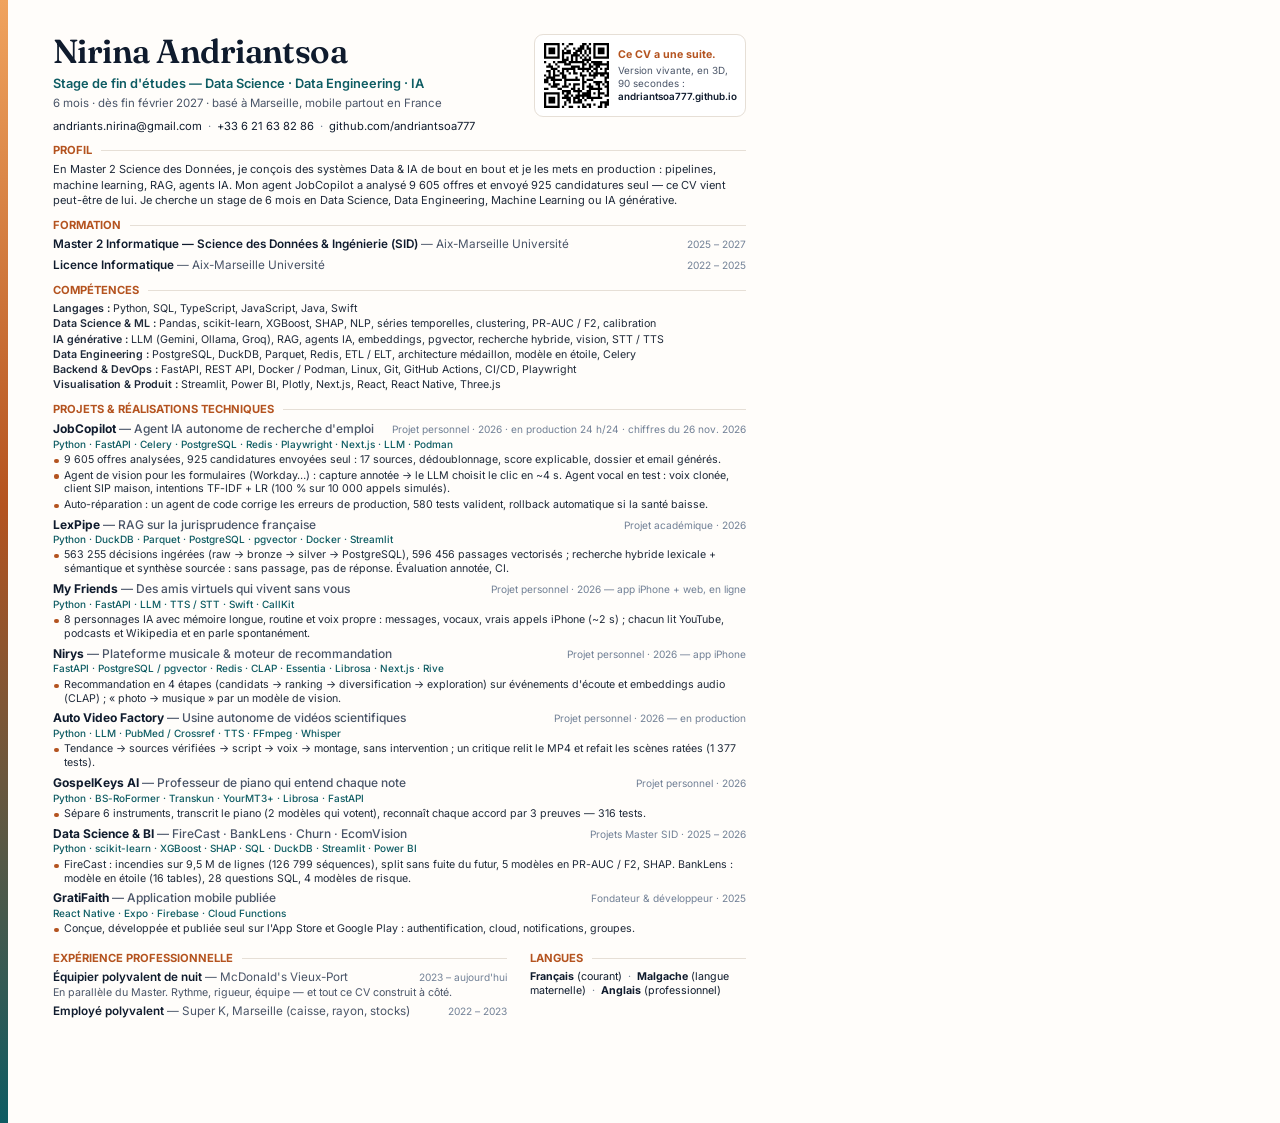
==== cv.html @ 80d26b1b "Première publication : site 3D + CV ATS" ====
<!doctype html>
<html lang="fr">
<head>
<meta charset="utf-8">
<title>CV — Nirina Andriantsoa — Stage Data Science / Data Engineering / IA</title>
<meta name="author" content="Nirina Andriantsoa">
<meta name="keywords" content="Data Scientist, Data Engineer, Machine Learning, IA, Python, SQL, RAG, LLM, Stage de fin d'études">
<link rel="preconnect" href="https://fonts.googleapis.com">
<link rel="preconnect" href="https://fonts.gstatic.com" crossorigin>
<link href="https://fonts.googleapis.com/css2?family=Fraunces:opsz,wght@9..144,500;9..144,600&family=Inter:wght@400;500;600;700&display=swap" rel="stylesheet">
<style>
  /* Règles ATS : une seule colonne, vrai texte, titres de section standards, aucune info clé dans une image,
     pas de tableau, ligatures désactivées (sinon « fi » devient un glyphe illisible pour certains parseurs). */
  @page { size: A4; margin: 0; }
  :root { --ink:#0f1b2d; --soft:#4a5568; --mute:#718096; --accent:#b4531f; --accent2:#0e5c63; --line:#e6dfd6; --paper:#fffdfa; }
  * { box-sizing: border-box; margin: 0; padding: 0; }
  html, body { background: var(--paper); }
  body { font-family: Inter, "Helvetica Neue", Arial, sans-serif; color: var(--ink); font-size: 8pt; line-height: 1.3;
         font-variant-ligatures: none; font-feature-settings: "liga" 0, "clig" 0, "calt" 0; -webkit-print-color-adjust: exact; print-color-adjust: exact; }
  .page { width: 210mm; min-height: 297mm; padding: 9mm 12.5mm 6mm 14mm; position: relative; overflow: hidden; }
  .page::before { content: ""; position: absolute; left: 0; top: 0; bottom: 0; width: 2.2mm; background: linear-gradient(180deg, #f0a35e, var(--accent) 45%, var(--accent2)); }
  header { display: flex; justify-content: space-between; align-items: flex-start; gap: 6mm; }
  h1 { font-family: Fraunces, Georgia, serif; font-weight: 600; font-size: 25pt; line-height: 1; letter-spacing: -0.4pt; }
  .role { margin-top: 2.2mm; font-weight: 600; font-size: 9.6pt; color: var(--accent2); }
  .avail { margin-top: 1mm; font-size: 8.6pt; color: var(--soft); }
  .contact { margin-top: 2mm; font-size: 8.4pt; color: var(--ink); }
  .contact span { white-space: nowrap; }
  .contact span + span::before { content: "·"; margin: 0 1.6mm; color: var(--mute); }
  .live { flex: 0 0 auto; display: flex; gap: 2.6mm; align-items: center; border: 0.3mm solid var(--line); border-radius: 2.4mm; padding: 2.2mm 2.6mm; background: #fff; }
  .live img { width: 17mm; height: 17mm; display: block; }
  .live p { width: 31mm; font-size: 7.4pt; line-height: 1.3; color: var(--soft); }
  .live b { display: block; color: var(--accent); font-size: 8pt; margin-bottom: 0.6mm; }
  .live a { color: var(--ink); text-decoration: none; font-weight: 600; }
  .summary { margin-top: 0; font-size: 8.3pt; line-height: 1.38; color: #1f2a3a; }
  h2 { margin: 2.7mm 0 1.2mm; font-size: 8.4pt; letter-spacing: 0; text-transform: uppercase; color: var(--accent); font-weight: 700;
       display: flex; align-items: center; gap: 2.4mm; }
  h2::after { content: ""; flex: 1; height: 0.25mm; background: var(--line); }
  .skills p { margin-top: 0.35mm; }
  .skills p b { font-weight: 600; }
  .skills p { color: #1f2a3a; }
  .proj { margin-bottom: 1.3mm; break-inside: avoid; }
  .proj-head { display: flex; justify-content: space-between; gap: 4mm; align-items: baseline; }
  .proj h3 { font-size: 9pt; font-weight: 700; }
  .proj h3 span { font-weight: 500; color: var(--soft); }
  .when { font-size: 7.6pt; color: var(--mute); white-space: nowrap; }
  .stack { font-size: 7.5pt; color: var(--accent2); font-weight: 500; margin: 0.3mm 0 0.6mm; }
  ul { list-style: none; }
  li { position: relative; padding-left: 3mm; margin-top: 0.4mm; color: #1f2a3a; }
  li::before { content: ""; position: absolute; left: 0.4mm; top: 1.55mm; width: 1.1mm; height: 1.1mm; border-radius: 50%; background: var(--accent); }
  .row { display: flex; justify-content: space-between; gap: 4mm; align-items: baseline; }
  .row h3 { font-size: 8.8pt; font-weight: 600; }
  .row h3 span { font-weight: 400; color: var(--soft); }
  .item { margin-bottom: 1.3mm; }
  .item p { color: var(--soft); }
  .bottom { display: grid; grid-template-columns: 2.1fr 1fr; gap: 6mm; }
  .langs span + span::before { content: "·"; margin: 0 1.6mm; color: var(--mute); }
  footer { margin-top: 2.6mm; font-size: 7pt; color: var(--mute); }
  a { color: inherit; }
</style>
</head>
<body>
<div class="page">
  <header>
    <div>
      <h1>Nirina Andriantsoa</h1>
      <p class="role">Stage de fin d&#39;études — Data Science · Data Engineering · IA</p>
      <p class="avail">6 mois · dès fin février 2027 · basé à Marseille, mobile partout en France</p>
      <p class="contact"><span>andriants.nirina@gmail.com</span><span>+33 6 21 63 82 86</span><span>github.com/andriantsoa777</span></p>
    </div>
    <div class="live">
      <img src="assets/qr.svg" alt="">
      <p><b>Ce CV a une suite.</b>Version vivante, en 3D, 90 secondes :<br><a href="https://andriantsoa777.github.io">andriantsoa777.github.io</a></p>
    </div>
  </header>

  <h2>Profil</h2>
  <p class="summary">En Master 2 Science des Données, je conçois des systèmes Data &amp; IA de bout en bout et je les mets en production : pipelines, machine learning, RAG, agents IA. Mon agent JobCopilot a analysé 9 605 offres et envoyé 925 candidatures seul — ce CV vient peut-être de lui. Je cherche un stage de 6 mois en Data Science, Data Engineering, Machine Learning ou IA générative.</p>

  <h2>Formation</h2>
  
  <div class="item row"><h3>Master 2 Informatique — Science des Données &amp; Ingénierie (SID) <span>— Aix-Marseille Université</span></h3><span class="when">2025 – 2027</span></div>
  
  <div class="item row"><h3>Licence Informatique <span>— Aix-Marseille Université</span></h3><span class="when">2022 – 2025</span></div>
  

  <h2>Compétences</h2>
  <div class="skills">
    <p><b>Langages :</b> Python, SQL, TypeScript, JavaScript, Java, Swift</p><p><b>Data Science &amp; ML :</b> Pandas, scikit-learn, XGBoost, SHAP, NLP, séries temporelles, clustering, PR-AUC / F2, calibration</p><p><b>IA générative :</b> LLM (Gemini, Ollama, Groq), RAG, agents IA, embeddings, pgvector, recherche hybride, vision, STT / TTS</p><p><b>Data Engineering :</b> PostgreSQL, DuckDB, Parquet, Redis, ETL / ELT, architecture médaillon, modèle en étoile, Celery</p><p><b>Backend &amp; DevOps :</b> FastAPI, REST API, Docker / Podman, Linux, Git, GitHub Actions, CI/CD, Playwright</p><p><b>Visualisation &amp; Produit :</b> Streamlit, Power BI, Plotly, Next.js, React, React Native, Three.js</p>
  </div>

  <h2>Projets &amp; réalisations techniques</h2>
  
  <div class="proj">
    <div class="proj-head"><h3>JobCopilot <span>— Agent IA autonome de recherche d&#39;emploi</span></h3><span class="when">Projet personnel · 2026 · en production 24 h/24 · chiffres du 26 nov. 2026</span></div>
    <p class="stack">Python · FastAPI · Celery · PostgreSQL · Redis · Playwright · Next.js · LLM · Podman</p>
    <ul><li>9 605 offres analysées, 925 candidatures envoyées seul : 17 sources, dédoublonnage, score explicable, dossier et email générés.</li><li>Agent de vision pour les formulaires (Workday…) : capture annotée → le LLM choisit le clic en ~4 s. Agent vocal en test : voix clonée, client SIP maison, intentions TF-IDF + LR (100 % sur 10 000 appels simulés).</li><li>Auto-réparation : un agent de code corrige les erreurs de production, 580 tests valident, rollback automatique si la santé baisse.</li></ul>
  </div>
  
  <div class="proj">
    <div class="proj-head"><h3>LexPipe <span>— RAG sur la jurisprudence française</span></h3><span class="when">Projet académique · 2026</span></div>
    <p class="stack">Python · DuckDB · Parquet · PostgreSQL · pgvector · Docker · Streamlit</p>
    <ul><li>563 255 décisions ingérées (raw → bronze → silver → PostgreSQL), 596 456 passages vectorisés ; recherche hybride lexicale + sémantique et synthèse sourcée : sans passage, pas de réponse. Évaluation annotée, CI.</li></ul>
  </div>
  
  <div class="proj">
    <div class="proj-head"><h3>My Friends <span>— Des amis virtuels qui vivent sans vous</span></h3><span class="when">Projet personnel · 2026 — app iPhone + web, en ligne</span></div>
    <p class="stack">Python · FastAPI · LLM · TTS / STT · Swift · CallKit</p>
    <ul><li>8 personnages IA avec mémoire longue, routine et voix propre : messages, vocaux, vrais appels iPhone (~2 s) ; chacun lit YouTube, podcasts et Wikipedia et en parle spontanément.</li></ul>
  </div>
  
  <div class="proj">
    <div class="proj-head"><h3>Nirys <span>— Plateforme musicale &amp; moteur de recommandation</span></h3><span class="when">Projet personnel · 2026 — app iPhone</span></div>
    <p class="stack">FastAPI · PostgreSQL / pgvector · Redis · CLAP · Essentia · Librosa · Next.js · Rive</p>
    <ul><li>Recommandation en 4 étapes (candidats → ranking → diversification → exploration) sur événements d&#39;écoute et embeddings audio (CLAP) ; « photo → musique » par un modèle de vision.</li></ul>
  </div>
  
  <div class="proj">
    <div class="proj-head"><h3>Auto Video Factory <span>— Usine autonome de vidéos scientifiques</span></h3><span class="when">Projet personnel · 2026 — en production</span></div>
    <p class="stack">Python · LLM · PubMed / Crossref · TTS · FFmpeg · Whisper</p>
    <ul><li>Tendance → sources vérifiées → script → voix → montage, sans intervention ; un critique relit le MP4 et refait les scènes ratées (1 377 tests).</li></ul>
  </div>
  
  <div class="proj">
    <div class="proj-head"><h3>GospelKeys AI <span>— Professeur de piano qui entend chaque note</span></h3><span class="when">Projet personnel · 2026</span></div>
    <p class="stack">Python · BS-RoFormer · Transkun · YourMT3+ · Librosa · FastAPI</p>
    <ul><li>Sépare 6 instruments, transcrit le piano (2 modèles qui votent), reconnaît chaque accord par 3 preuves — 316 tests.</li></ul>
  </div>
  
  <div class="proj">
    <div class="proj-head"><h3>Data Science &amp; BI <span>— FireCast · BankLens · Churn · EcomVision</span></h3><span class="when">Projets Master SID · 2025 – 2026</span></div>
    <p class="stack">Python · scikit-learn · XGBoost · SHAP · SQL · DuckDB · Streamlit · Power BI</p>
    <ul><li>FireCast : incendies sur 9,5 M de lignes (126 799 séquences), split sans fuite du futur, 5 modèles en PR-AUC / F2, SHAP. BankLens : modèle en étoile (16 tables), 28 questions SQL, 4 modèles de risque.</li></ul>
  </div>
  
  <div class="proj">
    <div class="proj-head"><h3>GratiFaith <span>— Application mobile publiée</span></h3><span class="when">Fondateur &amp; développeur · 2025</span></div>
    <p class="stack">React Native · Expo · Firebase · Cloud Functions</p>
    <ul><li>Conçue, développée et publiée seul sur l&#39;App Store et Google Play : authentification, cloud, notifications, groupes.</li></ul>
  </div>
  

  <div class="bottom">
    <div>
      <h2>Expérience professionnelle</h2>
      
      <div class="item"><div class="row"><h3>Équipier polyvalent de nuit <span>— McDonald&#39;s Vieux-Port</span></h3><span class="when">2023 – aujourd&#39;hui</span></div><p>En parallèle du Master. Rythme, rigueur, équipe — et tout ce CV construit à côté.</p></div>
      
      <div class="item"><div class="row"><h3>Employé polyvalent <span>— Super K, Marseille (caisse, rayon, stocks)</span></h3><span class="when">2022 – 2023</span></div></div>
      
    </div>
    <div>
      <h2>Langues</h2>
      <p class="langs"><span><b>Français</b> (courant)</span><span><b>Malgache</b> (langue maternelle)</span><span><b>Anglais</b> (professionnel)</span></p>
    </div>
  </div>
</div>
</body>
</html>
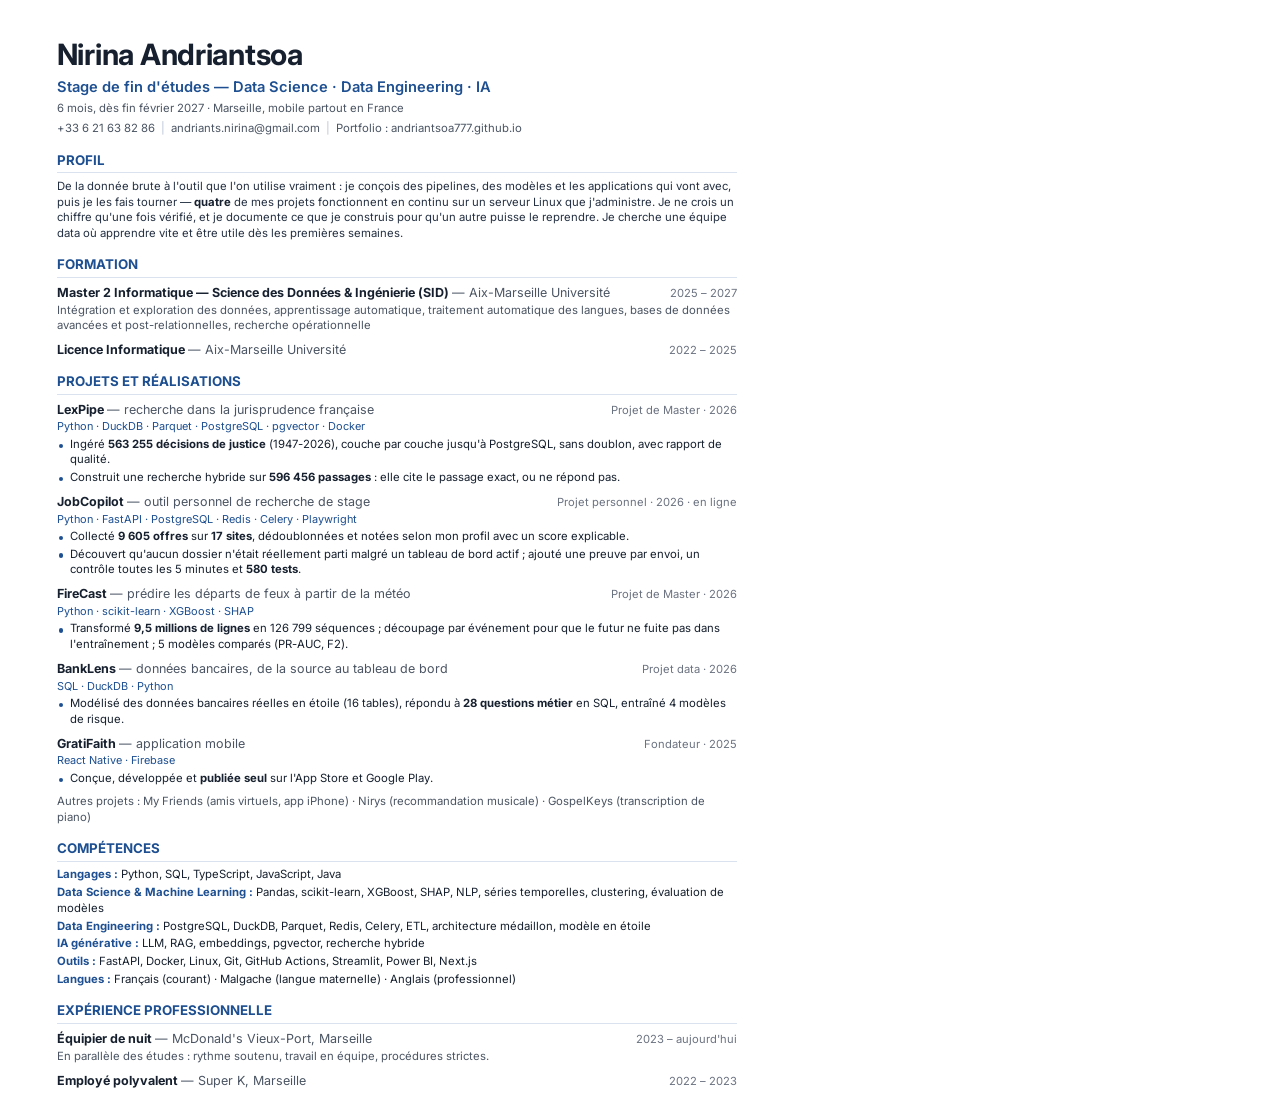
==== commit f9ab5100: "Refonte : une histoire, de la nuit au lever du jour" ====
--- a/cv.html
+++ b/cv.html
@@ -4,155 +4,114 @@
 <meta charset="utf-8">
 <title>CV — Nirina Andriantsoa — Stage Data Science / Data Engineering / IA</title>
 <meta name="author" content="Nirina Andriantsoa">
-<meta name="keywords" content="Data Scientist, Data Engineer, Machine Learning, IA, Python, SQL, RAG, LLM, Stage de fin d'études">
 <link rel="preconnect" href="https://fonts.googleapis.com">
 <link rel="preconnect" href="https://fonts.gstatic.com" crossorigin>
-<link href="https://fonts.googleapis.com/css2?family=Fraunces:opsz,wght@9..144,500;9..144,600&family=Inter:wght@400;500;600;700&display=swap" rel="stylesheet">
+<link href="https://fonts.googleapis.com/css2?family=Inter:wght@400;500;600;700&display=swap" rel="stylesheet">
 <style>
-  /* Règles ATS : une seule colonne, vrai texte, titres de section standards, aucune info clé dans une image,
-     pas de tableau, ligatures désactivées (sinon « fi » devient un glyphe illisible pour certains parseurs). */
+  /* ATS : une colonne, vrai texte, titres standards, ni ligatures ni lettres espacées.
+     Tazi : une page, une seule couleur (bleu = confiance), trois tailles de texte, du blanc, gras sur l'essentiel. */
   @page { size: A4; margin: 0; }
-  :root { --ink:#0f1b2d; --soft:#4a5568; --mute:#718096; --accent:#b4531f; --accent2:#0e5c63; --line:#e6dfd6; --paper:#fffdfa; }
+  :root { --ink:#16202e; --soft:#4b5563; --mute:#6b7280; --blue:#1d4f91; --line:#d9e2ee; }
   * { box-sizing: border-box; margin: 0; padding: 0; }
-  html, body { background: var(--paper); }
-  body { font-family: Inter, "Helvetica Neue", Arial, sans-serif; color: var(--ink); font-size: 8pt; line-height: 1.3;
+  body { font-family: Inter, Arial, sans-serif; color: var(--ink); font-size: 8.5pt; line-height: 1.38; background: #fff;
          font-variant-ligatures: none; font-feature-settings: "liga" 0, "clig" 0, "calt" 0; -webkit-print-color-adjust: exact; print-color-adjust: exact; }
-  .page { width: 210mm; min-height: 297mm; padding: 9mm 12.5mm 6mm 14mm; position: relative; overflow: hidden; }
-  .page::before { content: ""; position: absolute; left: 0; top: 0; bottom: 0; width: 2.2mm; background: linear-gradient(180deg, #f0a35e, var(--accent) 45%, var(--accent2)); }
-  header { display: flex; justify-content: space-between; align-items: flex-start; gap: 6mm; }
-  h1 { font-family: Fraunces, Georgia, serif; font-weight: 600; font-size: 25pt; line-height: 1; letter-spacing: -0.4pt; }
-  .role { margin-top: 2.2mm; font-weight: 600; font-size: 9.6pt; color: var(--accent2); }
-  .avail { margin-top: 1mm; font-size: 8.6pt; color: var(--soft); }
-  .contact { margin-top: 2mm; font-size: 8.4pt; color: var(--ink); }
-  .contact span { white-space: nowrap; }
-  .contact span + span::before { content: "·"; margin: 0 1.6mm; color: var(--mute); }
-  .live { flex: 0 0 auto; display: flex; gap: 2.6mm; align-items: center; border: 0.3mm solid var(--line); border-radius: 2.4mm; padding: 2.2mm 2.6mm; background: #fff; }
-  .live img { width: 17mm; height: 17mm; display: block; }
-  .live p { width: 31mm; font-size: 7.4pt; line-height: 1.3; color: var(--soft); }
-  .live b { display: block; color: var(--accent); font-size: 8pt; margin-bottom: 0.6mm; }
-  .live a { color: var(--ink); text-decoration: none; font-weight: 600; }
-  .summary { margin-top: 0; font-size: 8.3pt; line-height: 1.38; color: #1f2a3a; }
-  h2 { margin: 2.7mm 0 1.2mm; font-size: 8.4pt; letter-spacing: 0; text-transform: uppercase; color: var(--accent); font-weight: 700;
-       display: flex; align-items: center; gap: 2.4mm; }
-  h2::after { content: ""; flex: 1; height: 0.25mm; background: var(--line); }
-  .skills p { margin-top: 0.35mm; }
-  .skills p b { font-weight: 600; }
-  .skills p { color: #1f2a3a; }
-  .proj { margin-bottom: 1.3mm; break-inside: avoid; }
-  .proj-head { display: flex; justify-content: space-between; gap: 4mm; align-items: baseline; }
-  .proj h3 { font-size: 9pt; font-weight: 700; }
-  .proj h3 span { font-weight: 500; color: var(--soft); }
-  .when { font-size: 7.6pt; color: var(--mute); white-space: nowrap; }
-  .stack { font-size: 7.5pt; color: var(--accent2); font-weight: 500; margin: 0.3mm 0 0.6mm; }
-  ul { list-style: none; }
-  li { position: relative; padding-left: 3mm; margin-top: 0.4mm; color: #1f2a3a; }
-  li::before { content: ""; position: absolute; left: 0.4mm; top: 1.55mm; width: 1.1mm; height: 1.1mm; border-radius: 50%; background: var(--accent); }
-  .row { display: flex; justify-content: space-between; gap: 4mm; align-items: baseline; }
-  .row h3 { font-size: 8.8pt; font-weight: 600; }
+  .page { width: 210mm; min-height: 296mm; padding: 10.5mm 15mm 5mm; }
+  h1 { font-size: 22pt; font-weight: 700; line-height: 1.05; letter-spacing: -0.2pt; }
+  .title { margin-top: 1.6mm; font-size: 11pt; font-weight: 600; color: var(--blue); }
+  .meta { margin-top: 1.2mm; color: var(--soft); }
+  .meta span + span::before { content: "  |  "; color: #b8c4d4; white-space: pre; }
+  .meta span { white-space: nowrap; }
+  h2 { margin: 3.6mm 0 1.5mm; padding-bottom: 0.9mm; font-size: 10pt; font-weight: 700; color: var(--blue); text-transform: uppercase; border-bottom: 0.35mm solid var(--line); }
+  .summary { color: #243042; }
+  b { font-weight: 700; color: var(--ink); }
+  .row { display: flex; justify-content: space-between; align-items: baseline; gap: 5mm; }
+  .row h3 { font-size: 9.4pt; font-weight: 700; }
   .row h3 span { font-weight: 400; color: var(--soft); }
-  .item { margin-bottom: 1.3mm; }
-  .item p { color: var(--soft); }
-  .bottom { display: grid; grid-template-columns: 2.1fr 1fr; gap: 6mm; }
-  .langs span + span::before { content: "·"; margin: 0 1.6mm; color: var(--mute); }
-  footer { margin-top: 2.6mm; font-size: 7pt; color: var(--mute); }
-  a { color: inherit; }
+  .when { color: var(--mute); white-space: nowrap; font-size: 8.4pt; }
+  .detail { color: var(--soft); margin-top: 0.4mm; }
+  .block { margin-bottom: 2mm; }
+  .stack { color: var(--blue); font-size: 8.2pt; margin-top: 0.3mm; }
+  ul { list-style: none; margin-top: 0.6mm; }
+  li { position: relative; padding-left: 3.4mm; margin-top: 0.5mm; }
+  li::before { content: ""; position: absolute; left: 0.6mm; top: 1.8mm; width: 1.2mm; height: 1.2mm; border-radius: 50%; background: var(--blue); }
+  .skills p { margin-top: 0.6mm; }
+  .skills p b { color: var(--blue); }
+  .more { margin-top: 1mm; color: var(--soft); }
 </style>
 </head>
 <body>
 <div class="page">
-  <header>
-    <div>
-      <h1>Nirina Andriantsoa</h1>
-      <p class="role">Stage de fin d&#39;études — Data Science · Data Engineering · IA</p>
-      <p class="avail">6 mois · dès fin février 2027 · basé à Marseille, mobile partout en France</p>
-      <p class="contact"><span>andriants.nirina@gmail.com</span><span>+33 6 21 63 82 86</span><span>github.com/andriantsoa777</span></p>
-    </div>
-    <div class="live">
-      <img src="assets/qr.svg" alt="">
-      <p><b>Ce CV a une suite.</b>Version vivante, en 3D, 90 secondes :<br><a href="https://andriantsoa777.github.io">andriantsoa777.github.io</a></p>
-    </div>
-  </header>
+  <h1>Nirina Andriantsoa</h1>
+  <p class="title">Stage de fin d&#39;études — Data Science · Data Engineering · IA</p>
+  <p class="meta"><span>6 mois, dès fin février 2027 · Marseille, mobile partout en France</span></p>
+  <p class="meta"><span>+33 6 21 63 82 86</span><span>andriants.nirina@gmail.com</span><span>Portfolio : andriantsoa777.github.io</span></p>
 
   <h2>Profil</h2>
-  <p class="summary">En Master 2 Science des Données, je conçois des systèmes Data &amp; IA de bout en bout et je les mets en production : pipelines, machine learning, RAG, agents IA. Mon agent JobCopilot a analysé 9 605 offres et envoyé 925 candidatures seul — ce CV vient peut-être de lui. Je cherche un stage de 6 mois en Data Science, Data Engineering, Machine Learning ou IA générative.</p>
+  <p class="summary">De la donnée brute à l&#39;outil que l&#39;on utilise vraiment : je conçois des pipelines, des modèles et les applications qui vont avec, puis je les fais tourner — <b>quatre</b> de mes projets fonctionnent en continu sur un serveur Linux que j&#39;administre. Je ne crois un chiffre qu&#39;une fois vérifié, et je documente ce que je construis pour qu&#39;un autre puisse le reprendre. Je cherche une équipe data où apprendre vite et être utile dès les premières semaines.</p>
 
   <h2>Formation</h2>
   
-  <div class="item row"><h3>Master 2 Informatique — Science des Données &amp; Ingénierie (SID) <span>— Aix-Marseille Université</span></h3><span class="when">2025 – 2027</span></div>
-  
-  <div class="item row"><h3>Licence Informatique <span>— Aix-Marseille Université</span></h3><span class="when">2022 – 2025</span></div>
-  
-
-  <h2>Compétences</h2>
-  <div class="skills">
-    <p><b>Langages :</b> Python, SQL, TypeScript, JavaScript, Java, Swift</p><p><b>Data Science &amp; ML :</b> Pandas, scikit-learn, XGBoost, SHAP, NLP, séries temporelles, clustering, PR-AUC / F2, calibration</p><p><b>IA générative :</b> LLM (Gemini, Ollama, Groq), RAG, agents IA, embeddings, pgvector, recherche hybride, vision, STT / TTS</p><p><b>Data Engineering :</b> PostgreSQL, DuckDB, Parquet, Redis, ETL / ELT, architecture médaillon, modèle en étoile, Celery</p><p><b>Backend &amp; DevOps :</b> FastAPI, REST API, Docker / Podman, Linux, Git, GitHub Actions, CI/CD, Playwright</p><p><b>Visualisation &amp; Produit :</b> Streamlit, Power BI, Plotly, Next.js, React, React Native, Three.js</p>
-  </div>
-
-  <h2>Projets &amp; réalisations techniques</h2>
-  
-  <div class="proj">
-    <div class="proj-head"><h3>JobCopilot <span>— Agent IA autonome de recherche d&#39;emploi</span></h3><span class="when">Projet personnel · 2026 · en production 24 h/24 · chiffres du 26 nov. 2026</span></div>
-    <p class="stack">Python · FastAPI · Celery · PostgreSQL · Redis · Playwright · Next.js · LLM · Podman</p>
-    <ul><li>9 605 offres analysées, 925 candidatures envoyées seul : 17 sources, dédoublonnage, score explicable, dossier et email générés.</li><li>Agent de vision pour les formulaires (Workday…) : capture annotée → le LLM choisit le clic en ~4 s. Agent vocal en test : voix clonée, client SIP maison, intentions TF-IDF + LR (100 % sur 10 000 appels simulés).</li><li>Auto-réparation : un agent de code corrige les erreurs de production, 580 tests valident, rollback automatique si la santé baisse.</li></ul>
+  <div class="block">
+    <div class="row"><h3>Master 2 Informatique — Science des Données &amp; Ingénierie (SID) <span>— Aix-Marseille Université</span></h3><span class="when">2025 – 2027</span></div>
+    <p class="detail">Intégration et exploration des données, apprentissage automatique, traitement automatique des langues, bases de données avancées et post-relationnelles, recherche opérationnelle</p>
   </div>
   
-  <div class="proj">
-    <div class="proj-head"><h3>LexPipe <span>— RAG sur la jurisprudence française</span></h3><span class="when">Projet académique · 2026</span></div>
-    <p class="stack">Python · DuckDB · Parquet · PostgreSQL · pgvector · Docker · Streamlit</p>
-    <ul><li>563 255 décisions ingérées (raw → bronze → silver → PostgreSQL), 596 456 passages vectorisés ; recherche hybride lexicale + sémantique et synthèse sourcée : sans passage, pas de réponse. Évaluation annotée, CI.</li></ul>
-  </div>
-  
-  <div class="proj">
-    <div class="proj-head"><h3>My Friends <span>— Des amis virtuels qui vivent sans vous</span></h3><span class="when">Projet personnel · 2026 — app iPhone + web, en ligne</span></div>
-    <p class="stack">Python · FastAPI · LLM · TTS / STT · Swift · CallKit</p>
-    <ul><li>8 personnages IA avec mémoire longue, routine et voix propre : messages, vocaux, vrais appels iPhone (~2 s) ; chacun lit YouTube, podcasts et Wikipedia et en parle spontanément.</li></ul>
-  </div>
-  
-  <div class="proj">
-    <div class="proj-head"><h3>Nirys <span>— Plateforme musicale &amp; moteur de recommandation</span></h3><span class="when">Projet personnel · 2026 — app iPhone</span></div>
-    <p class="stack">FastAPI · PostgreSQL / pgvector · Redis · CLAP · Essentia · Librosa · Next.js · Rive</p>
-    <ul><li>Recommandation en 4 étapes (candidats → ranking → diversification → exploration) sur événements d&#39;écoute et embeddings audio (CLAP) ; « photo → musique » par un modèle de vision.</li></ul>
-  </div>
-  
-  <div class="proj">
-    <div class="proj-head"><h3>Auto Video Factory <span>— Usine autonome de vidéos scientifiques</span></h3><span class="when">Projet personnel · 2026 — en production</span></div>
-    <p class="stack">Python · LLM · PubMed / Crossref · TTS · FFmpeg · Whisper</p>
-    <ul><li>Tendance → sources vérifiées → script → voix → montage, sans intervention ; un critique relit le MP4 et refait les scènes ratées (1 377 tests).</li></ul>
-  </div>
-  
-  <div class="proj">
-    <div class="proj-head"><h3>GospelKeys AI <span>— Professeur de piano qui entend chaque note</span></h3><span class="when">Projet personnel · 2026</span></div>
-    <p class="stack">Python · BS-RoFormer · Transkun · YourMT3+ · Librosa · FastAPI</p>
-    <ul><li>Sépare 6 instruments, transcrit le piano (2 modèles qui votent), reconnaît chaque accord par 3 preuves — 316 tests.</li></ul>
-  </div>
-  
-  <div class="proj">
-    <div class="proj-head"><h3>Data Science &amp; BI <span>— FireCast · BankLens · Churn · EcomVision</span></h3><span class="when">Projets Master SID · 2025 – 2026</span></div>
-    <p class="stack">Python · scikit-learn · XGBoost · SHAP · SQL · DuckDB · Streamlit · Power BI</p>
-    <ul><li>FireCast : incendies sur 9,5 M de lignes (126 799 séquences), split sans fuite du futur, 5 modèles en PR-AUC / F2, SHAP. BankLens : modèle en étoile (16 tables), 28 questions SQL, 4 modèles de risque.</li></ul>
-  </div>
-  
-  <div class="proj">
-    <div class="proj-head"><h3>GratiFaith <span>— Application mobile publiée</span></h3><span class="when">Fondateur &amp; développeur · 2025</span></div>
-    <p class="stack">React Native · Expo · Firebase · Cloud Functions</p>
-    <ul><li>Conçue, développée et publiée seul sur l&#39;App Store et Google Play : authentification, cloud, notifications, groupes.</li></ul>
+  <div class="block">
+    <div class="row"><h3>Licence Informatique <span>— Aix-Marseille Université</span></h3><span class="when">2022 – 2025</span></div>
+    
   </div>
   
 
-  <div class="bottom">
-    <div>
-      <h2>Expérience professionnelle</h2>
-      
-      <div class="item"><div class="row"><h3>Équipier polyvalent de nuit <span>— McDonald&#39;s Vieux-Port</span></h3><span class="when">2023 – aujourd&#39;hui</span></div><p>En parallèle du Master. Rythme, rigueur, équipe — et tout ce CV construit à côté.</p></div>
-      
-      <div class="item"><div class="row"><h3>Employé polyvalent <span>— Super K, Marseille (caisse, rayon, stocks)</span></h3><span class="when">2022 – 2023</span></div></div>
-      
-    </div>
-    <div>
-      <h2>Langues</h2>
-      <p class="langs"><span><b>Français</b> (courant)</span><span><b>Malgache</b> (langue maternelle)</span><span><b>Anglais</b> (professionnel)</span></p>
-    </div>
+  <h2>Projets et réalisations</h2>
+  
+  <div class="block">
+    <div class="row"><h3>LexPipe <span>— recherche dans la jurisprudence française</span></h3><span class="when">Projet de Master · 2026</span></div>
+    <p class="stack">Python · DuckDB · Parquet · PostgreSQL · pgvector · Docker</p>
+    <ul><li>Ingéré <b>563 255 décisions de justice</b> (1947-2026), couche par couche jusqu&#39;à PostgreSQL, sans doublon, avec rapport de qualité.</li><li>Construit une recherche hybride sur <b>596 456 passages</b> : elle cite le passage exact, ou ne répond pas.</li></ul>
   </div>
+  
+  <div class="block">
+    <div class="row"><h3>JobCopilot <span>— outil personnel de recherche de stage</span></h3><span class="when">Projet personnel · 2026 · en ligne</span></div>
+    <p class="stack">Python · FastAPI · PostgreSQL · Redis · Celery · Playwright</p>
+    <ul><li>Collecté <b>9 605 offres</b> sur <b>17 sites</b>, dédoublonnées et notées selon mon profil avec un score explicable.</li><li>Découvert qu&#39;aucun dossier n&#39;était réellement parti malgré un tableau de bord actif ; ajouté une preuve par envoi, un contrôle toutes les 5 minutes et <b>580 tests</b>.</li></ul>
+  </div>
+  
+  <div class="block">
+    <div class="row"><h3>FireCast <span>— prédire les départs de feux à partir de la météo</span></h3><span class="when">Projet de Master · 2026</span></div>
+    <p class="stack">Python · scikit-learn · XGBoost · SHAP</p>
+    <ul><li>Transformé <b>9,5 millions de lignes</b> en 126 799 séquences ; découpage par événement pour que le futur ne fuite pas dans l&#39;entraînement ; 5 modèles comparés (PR-AUC, F2).</li></ul>
+  </div>
+  
+  <div class="block">
+    <div class="row"><h3>BankLens <span>— données bancaires, de la source au tableau de bord</span></h3><span class="when">Projet data · 2026</span></div>
+    <p class="stack">SQL · DuckDB · Python</p>
+    <ul><li>Modélisé des données bancaires réelles en étoile (16 tables), répondu à <b>28 questions métier</b> en SQL, entraîné 4 modèles de risque.</li></ul>
+  </div>
+  
+  <div class="block">
+    <div class="row"><h3>GratiFaith <span>— application mobile</span></h3><span class="when">Fondateur · 2025</span></div>
+    <p class="stack">React Native · Firebase</p>
+    <ul><li>Conçue, développée et <b>publiée seul</b> sur l&#39;App Store et Google Play.</li></ul>
+  </div>
+  
+  <p class="more">Autres projets : My Friends (amis virtuels, app iPhone) · Nirys (recommandation musicale) · GospelKeys (transcription de piano)</p>
+
+  <h2>Compétences</h2>
+  <div class="skills"><p><b>Langages :</b> Python, SQL, TypeScript, JavaScript, Java</p><p><b>Data Science &amp; Machine Learning :</b> Pandas, scikit-learn, XGBoost, SHAP, NLP, séries temporelles, clustering, évaluation de modèles</p><p><b>Data Engineering :</b> PostgreSQL, DuckDB, Parquet, Redis, Celery, ETL, architecture médaillon, modèle en étoile</p><p><b>IA générative :</b> LLM, RAG, embeddings, pgvector, recherche hybride</p><p><b>Outils :</b> FastAPI, Docker, Linux, Git, GitHub Actions, Streamlit, Power BI, Next.js</p><p><b>Langues :</b> Français (courant) · Malgache (langue maternelle) · Anglais (professionnel)</p></div>
+
+  <h2>Expérience professionnelle</h2>
+  
+  <div class="block">
+    <div class="row"><h3>Équipier de nuit <span>— McDonald&#39;s Vieux-Port, Marseille</span></h3><span class="when">2023 – aujourd&#39;hui</span></div>
+    <p class="detail">En parallèle des études : rythme soutenu, travail en équipe, procédures strictes.</p>
+  </div>
+  
+  <div class="block">
+    <div class="row"><h3>Employé polyvalent <span>— Super K, Marseille</span></h3><span class="when">2022 – 2023</span></div>
+    
+  </div>
+  
+
 </div>
 </body>
 </html>
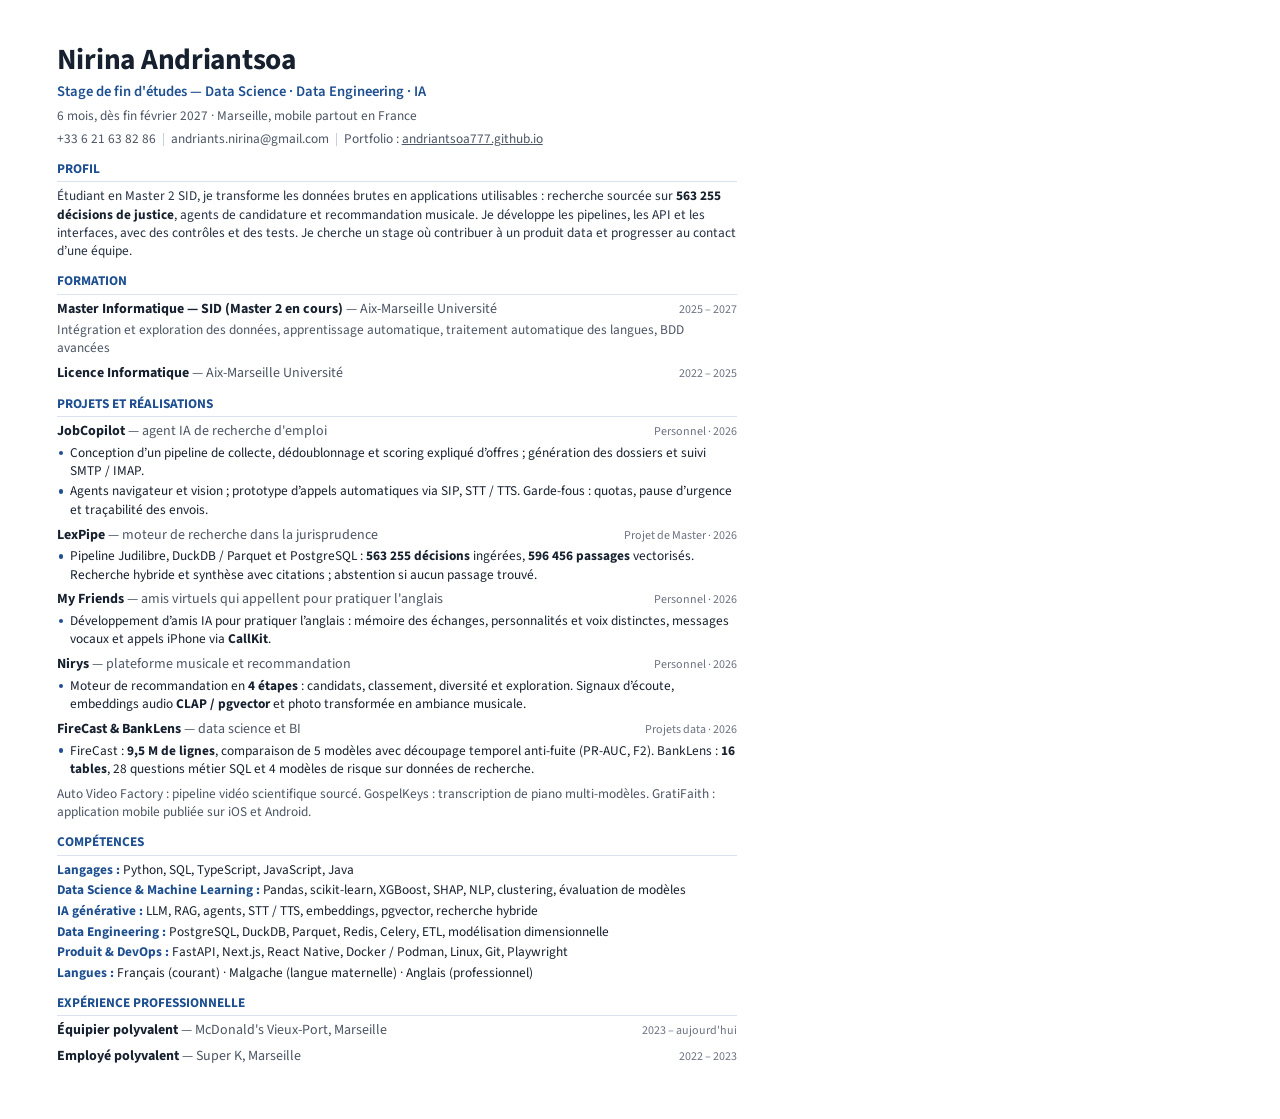
==== commit adcf86d6: "Portfolio et CV - 26/11/2026" ====
--- a/cv.html
+++ b/cv.html
@@ -2,34 +2,38 @@
 <html lang="fr">
 <head>
 <meta charset="utf-8">
+<meta name="viewport" content="width=device-width, initial-scale=1">
 <title>CV — Nirina Andriantsoa — Stage Data Science / Data Engineering / IA</title>
 <meta name="author" content="Nirina Andriantsoa">
-<link rel="preconnect" href="https://fonts.googleapis.com">
-<link rel="preconnect" href="https://fonts.gstatic.com" crossorigin>
-<link href="https://fonts.googleapis.com/css2?family=Inter:wght@400;500;600;700&display=swap" rel="stylesheet">
+
+
+
 <style>
+  @font-face { font-family: Source; src: url('assets/fonts/source-sans-3-latin-400-normal.ttf'); font-weight: 400; }
+  @font-face { font-family: Source; src: url('assets/fonts/source-sans-3-latin-600-normal.ttf'); font-weight: 600; }
+  @font-face { font-family: Source; src: url('assets/fonts/source-sans-3-latin-700-normal.ttf'); font-weight: 700; }
   /* ATS : une colonne, vrai texte, titres standards, ni ligatures ni lettres espacées.
      Tazi : une page, une seule couleur (bleu = confiance), trois tailles de texte, du blanc, gras sur l'essentiel. */
   @page { size: A4; margin: 0; }
   :root { --ink:#16202e; --soft:#4b5563; --mute:#6b7280; --blue:#1d4f91; --line:#d9e2ee; }
   * { box-sizing: border-box; margin: 0; padding: 0; }
-  body { font-family: Inter, Arial, sans-serif; color: var(--ink); font-size: 8.5pt; line-height: 1.38; background: #fff;
+  body { font-family: Source, Arial, sans-serif; color: var(--ink); font-size: 10pt; line-height: 1.38; background: #fff;
          font-variant-ligatures: none; font-feature-settings: "liga" 0, "clig" 0, "calt" 0; -webkit-print-color-adjust: exact; print-color-adjust: exact; }
-  .page { width: 210mm; min-height: 296mm; padding: 10.5mm 15mm 5mm; }
+  .page { width: 210mm; min-height: 296mm; padding: 12mm 15mm 9mm; }
   h1 { font-size: 22pt; font-weight: 700; line-height: 1.05; letter-spacing: -0.2pt; }
   .title { margin-top: 1.6mm; font-size: 11pt; font-weight: 600; color: var(--blue); }
   .meta { margin-top: 1.2mm; color: var(--soft); }
   .meta span + span::before { content: "  |  "; color: #b8c4d4; white-space: pre; }
   .meta span { white-space: nowrap; }
-  h2 { margin: 3.6mm 0 1.5mm; padding-bottom: 0.9mm; font-size: 10pt; font-weight: 700; color: var(--blue); text-transform: uppercase; border-bottom: 0.35mm solid var(--line); }
+  h2 { margin: 3mm 0 1.3mm; padding-bottom: 0.9mm; font-size: 10pt; font-weight: 700; color: var(--blue); text-transform: uppercase; border-bottom: 0.35mm solid var(--line); }
   .summary { color: #243042; }
   b { font-weight: 700; color: var(--ink); }
   .row { display: flex; justify-content: space-between; align-items: baseline; gap: 5mm; }
-  .row h3 { font-size: 9.4pt; font-weight: 700; }
+  .row h3 { font-size: 10.5pt; font-weight: 700; }
   .row h3 span { font-weight: 400; color: var(--soft); }
-  .when { color: var(--mute); white-space: nowrap; font-size: 8.4pt; }
+  .when { color: var(--mute); white-space: nowrap; font-size: 9pt; }
   .detail { color: var(--soft); margin-top: 0.4mm; }
-  .block { margin-bottom: 2mm; }
+  .block { margin-bottom: 1.7mm; break-inside: avoid; }
   .stack { color: var(--blue); font-size: 8.2pt; margin-top: 0.3mm; }
   ul { list-style: none; margin-top: 0.6mm; }
   li { position: relative; padding-left: 3.4mm; margin-top: 0.5mm; }
@@ -37,6 +41,16 @@
   .skills p { margin-top: 0.6mm; }
   .skills p b { color: var(--blue); }
   .more { margin-top: 1mm; color: var(--soft); }
+  @media screen and (max-width: 600px) {
+    body { font-size: 16px; }
+    .page { width: 100%; min-height: auto; padding: 24px 20px; }
+    .row { display: block; }
+    .row h3 { font-size: 1rem; }
+    .when { white-space: normal; }
+    .meta span { white-space: normal; }
+    h2 { margin-top: 24px; }
+    .block { margin-bottom: 16px; }
+  }
 </style>
 </head>
 <body>
@@ -44,16 +58,16 @@
   <h1>Nirina Andriantsoa</h1>
   <p class="title">Stage de fin d&#39;études — Data Science · Data Engineering · IA</p>
   <p class="meta"><span>6 mois, dès fin février 2027 · Marseille, mobile partout en France</span></p>
-  <p class="meta"><span>+33 6 21 63 82 86</span><span>andriants.nirina@gmail.com</span><span>Portfolio : andriantsoa777.github.io</span></p>
+  <p class="meta"><span>+33 6 21 63 82 86</span><span>andriants.nirina@gmail.com</span><span>Portfolio : <a href="https://andriantsoa777.github.io" style="color:inherit">andriantsoa777.github.io</a></span></p>
 
   <h2>Profil</h2>
-  <p class="summary">De la donnée brute à l&#39;outil que l&#39;on utilise vraiment : je conçois des pipelines, des modèles et les applications qui vont avec, puis je les fais tourner — <b>quatre</b> de mes projets fonctionnent en continu sur un serveur Linux que j&#39;administre. Je ne crois un chiffre qu&#39;une fois vérifié, et je documente ce que je construis pour qu&#39;un autre puisse le reprendre. Je cherche une équipe data où apprendre vite et être utile dès les premières semaines.</p>
+  <p class="summary">Étudiant en Master 2 SID, je transforme les données brutes en applications utilisables : recherche sourcée sur <b>563 255 décisions de justice</b>, agents de candidature et recommandation musicale. Je développe les pipelines, les API et les interfaces, avec des contrôles et des tests. Je cherche un stage où contribuer à un produit data et progresser au contact d’une équipe.</p>
 
   <h2>Formation</h2>
   
   <div class="block">
-    <div class="row"><h3>Master 2 Informatique — Science des Données &amp; Ingénierie (SID) <span>— Aix-Marseille Université</span></h3><span class="when">2025 – 2027</span></div>
-    <p class="detail">Intégration et exploration des données, apprentissage automatique, traitement automatique des langues, bases de données avancées et post-relationnelles, recherche opérationnelle</p>
+    <div class="row"><h3>Master Informatique — SID (Master 2 en cours) <span>— Aix-Marseille Université</span></h3><span class="when">2025 – 2027</span></div>
+    <p class="detail">Intégration et exploration des données, apprentissage automatique, traitement automatique des langues, BDD avancées</p>
   </div>
   
   <div class="block">
@@ -65,45 +79,40 @@
   <h2>Projets et réalisations</h2>
   
   <div class="block">
-    <div class="row"><h3>LexPipe <span>— recherche dans la jurisprudence française</span></h3><span class="when">Projet de Master · 2026</span></div>
-    <p class="stack">Python · DuckDB · Parquet · PostgreSQL · pgvector · Docker</p>
-    <ul><li>Ingéré <b>563 255 décisions de justice</b> (1947-2026), couche par couche jusqu&#39;à PostgreSQL, sans doublon, avec rapport de qualité.</li><li>Construit une recherche hybride sur <b>596 456 passages</b> : elle cite le passage exact, ou ne répond pas.</li></ul>
+    <div class="row"><h3>JobCopilot <span>— agent IA de recherche d&#39;emploi</span></h3><span class="when">Personnel · 2026</span></div>
+    <ul><li>Conception d’un pipeline de collecte, dédoublonnage et scoring expliqué d’offres ; génération des dossiers et suivi SMTP / IMAP.</li><li>Agents navigateur et vision ; prototype d’appels automatiques via SIP, STT / TTS. Garde-fous : quotas, pause d’urgence et traçabilité des envois.</li></ul>
   </div>
   
   <div class="block">
-    <div class="row"><h3>JobCopilot <span>— outil personnel de recherche de stage</span></h3><span class="when">Projet personnel · 2026 · en ligne</span></div>
-    <p class="stack">Python · FastAPI · PostgreSQL · Redis · Celery · Playwright</p>
-    <ul><li>Collecté <b>9 605 offres</b> sur <b>17 sites</b>, dédoublonnées et notées selon mon profil avec un score explicable.</li><li>Découvert qu&#39;aucun dossier n&#39;était réellement parti malgré un tableau de bord actif ; ajouté une preuve par envoi, un contrôle toutes les 5 minutes et <b>580 tests</b>.</li></ul>
+    <div class="row"><h3>LexPipe <span>— moteur de recherche dans la jurisprudence</span></h3><span class="when">Projet de Master · 2026</span></div>
+    <ul><li>Pipeline Judilibre, DuckDB / Parquet et PostgreSQL : <b>563 255 décisions</b> ingérées, <b>596 456 passages</b> vectorisés. Recherche hybride et synthèse avec citations ; abstention si aucun passage trouvé.</li></ul>
   </div>
   
   <div class="block">
-    <div class="row"><h3>FireCast <span>— prédire les départs de feux à partir de la météo</span></h3><span class="when">Projet de Master · 2026</span></div>
-    <p class="stack">Python · scikit-learn · XGBoost · SHAP</p>
-    <ul><li>Transformé <b>9,5 millions de lignes</b> en 126 799 séquences ; découpage par événement pour que le futur ne fuite pas dans l&#39;entraînement ; 5 modèles comparés (PR-AUC, F2).</li></ul>
+    <div class="row"><h3>My Friends <span>— amis virtuels qui appellent pour pratiquer l&#39;anglais</span></h3><span class="when">Personnel · 2026</span></div>
+    <ul><li>Développement d’amis IA pour pratiquer l’anglais : mémoire des échanges, personnalités et voix distinctes, messages vocaux et appels iPhone via <b>CallKit</b>.</li></ul>
   </div>
   
   <div class="block">
-    <div class="row"><h3>BankLens <span>— données bancaires, de la source au tableau de bord</span></h3><span class="when">Projet data · 2026</span></div>
-    <p class="stack">SQL · DuckDB · Python</p>
-    <ul><li>Modélisé des données bancaires réelles en étoile (16 tables), répondu à <b>28 questions métier</b> en SQL, entraîné 4 modèles de risque.</li></ul>
+    <div class="row"><h3>Nirys <span>— plateforme musicale et recommandation</span></h3><span class="when">Personnel · 2026</span></div>
+    <ul><li>Moteur de recommandation en <b>4 étapes</b> : candidats, classement, diversité et exploration. Signaux d’écoute, embeddings audio <b>CLAP / pgvector</b> et photo transformée en ambiance musicale.</li></ul>
   </div>
   
   <div class="block">
-    <div class="row"><h3>GratiFaith <span>— application mobile</span></h3><span class="when">Fondateur · 2025</span></div>
-    <p class="stack">React Native · Firebase</p>
-    <ul><li>Conçue, développée et <b>publiée seul</b> sur l&#39;App Store et Google Play.</li></ul>
+    <div class="row"><h3>FireCast &amp; BankLens <span>— data science et BI</span></h3><span class="when">Projets data · 2026</span></div>
+    <ul><li>FireCast : <b>9,5 M de lignes</b>, comparaison de 5 modèles avec découpage temporel anti-fuite (PR-AUC, F2). BankLens : <b>16 tables</b>, 28 questions métier SQL et 4 modèles de risque sur données de recherche.</li></ul>
   </div>
   
-  <p class="more">Autres projets : My Friends (amis virtuels, app iPhone) · Nirys (recommandation musicale) · GospelKeys (transcription de piano)</p>
+  <p class="more">Auto Video Factory : pipeline vidéo scientifique sourcé. GospelKeys : transcription de piano multi-modèles. GratiFaith : application mobile publiée sur iOS et Android.</p>
 
   <h2>Compétences</h2>
-  <div class="skills"><p><b>Langages :</b> Python, SQL, TypeScript, JavaScript, Java</p><p><b>Data Science &amp; Machine Learning :</b> Pandas, scikit-learn, XGBoost, SHAP, NLP, séries temporelles, clustering, évaluation de modèles</p><p><b>Data Engineering :</b> PostgreSQL, DuckDB, Parquet, Redis, Celery, ETL, architecture médaillon, modèle en étoile</p><p><b>IA générative :</b> LLM, RAG, embeddings, pgvector, recherche hybride</p><p><b>Outils :</b> FastAPI, Docker, Linux, Git, GitHub Actions, Streamlit, Power BI, Next.js</p><p><b>Langues :</b> Français (courant) · Malgache (langue maternelle) · Anglais (professionnel)</p></div>
+  <div class="skills"><p><b>Langages :</b> Python, SQL, TypeScript, JavaScript, Java</p><p><b>Data Science &amp; Machine Learning :</b> Pandas, scikit-learn, XGBoost, SHAP, NLP, clustering, évaluation de modèles</p><p><b>IA générative :</b> LLM, RAG, agents, STT / TTS, embeddings, pgvector, recherche hybride</p><p><b>Data Engineering :</b> PostgreSQL, DuckDB, Parquet, Redis, Celery, ETL, modélisation dimensionnelle</p><p><b>Produit &amp; DevOps :</b> FastAPI, Next.js, React Native, Docker / Podman, Linux, Git, Playwright</p><p><b>Langues :</b> Français (courant) · Malgache (langue maternelle) · Anglais (professionnel)</p></div>
 
   <h2>Expérience professionnelle</h2>
   
   <div class="block">
-    <div class="row"><h3>Équipier de nuit <span>— McDonald&#39;s Vieux-Port, Marseille</span></h3><span class="when">2023 – aujourd&#39;hui</span></div>
-    <p class="detail">En parallèle des études : rythme soutenu, travail en équipe, procédures strictes.</p>
+    <div class="row"><h3>Équipier polyvalent <span>— McDonald&#39;s Vieux-Port, Marseille</span></h3><span class="when">2023 – aujourd&#39;hui</span></div>
+    
   </div>
   
   <div class="block">
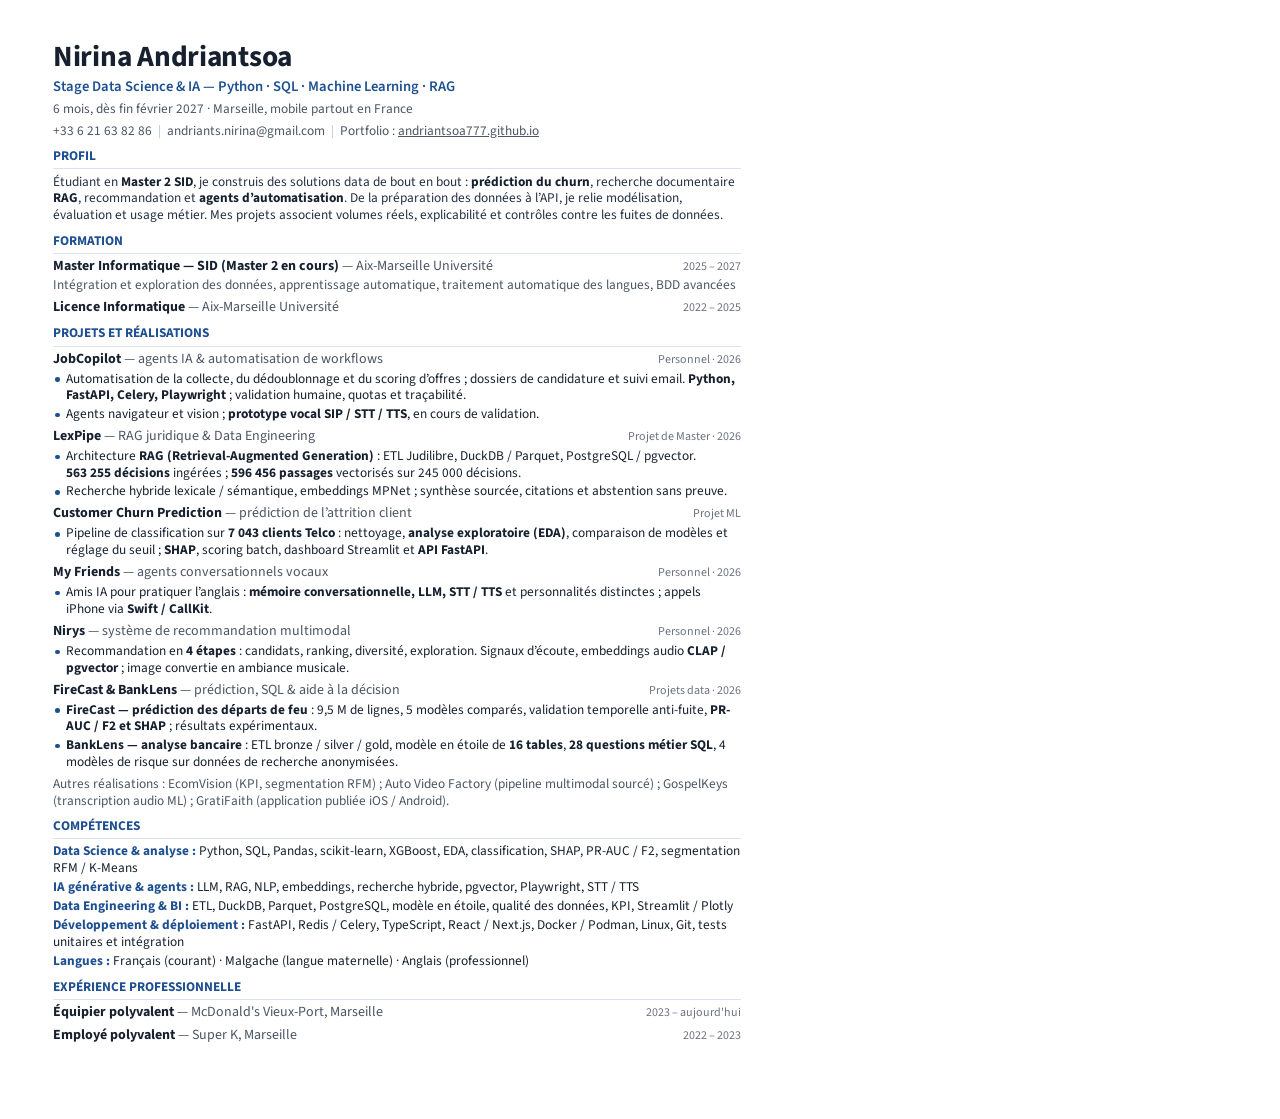
==== commit 0a983dbf: "Entrer dans un ordinateur 3D, explorer les projets et découvrir le nouveau CV" ====
--- a/cv.html
+++ b/cv.html
@@ -17,15 +17,15 @@
   @page { size: A4; margin: 0; }
   :root { --ink:#16202e; --soft:#4b5563; --mute:#6b7280; --blue:#1d4f91; --line:#d9e2ee; }
   * { box-sizing: border-box; margin: 0; padding: 0; }
-  body { font-family: Source, Arial, sans-serif; color: var(--ink); font-size: 10pt; line-height: 1.38; background: #fff;
+  body { font-family: Source, Arial, sans-serif; color: var(--ink); font-size: 10pt; line-height: 1.26; background: #fff;
          font-variant-ligatures: none; font-feature-settings: "liga" 0, "clig" 0, "calt" 0; -webkit-print-color-adjust: exact; print-color-adjust: exact; }
-  .page { width: 210mm; min-height: 296mm; padding: 12mm 15mm 9mm; }
+  .page { width: 210mm; min-height: 296mm; padding: 11mm 14mm 9mm; }
   h1 { font-size: 22pt; font-weight: 700; line-height: 1.05; letter-spacing: -0.2pt; }
   .title { margin-top: 1.6mm; font-size: 11pt; font-weight: 600; color: var(--blue); }
   .meta { margin-top: 1.2mm; color: var(--soft); }
   .meta span + span::before { content: "  |  "; color: #b8c4d4; white-space: pre; }
   .meta span { white-space: nowrap; }
-  h2 { margin: 3mm 0 1.3mm; padding-bottom: 0.9mm; font-size: 10pt; font-weight: 700; color: var(--blue); text-transform: uppercase; border-bottom: 0.35mm solid var(--line); }
+  h2 { margin: 2.3mm 0 1.1mm; padding-bottom: 0.9mm; font-size: 10pt; font-weight: 700; color: var(--blue); text-transform: uppercase; border-bottom: 0.35mm solid var(--line); }
   .summary { color: #243042; }
   b { font-weight: 700; color: var(--ink); }
   .row { display: flex; justify-content: space-between; align-items: baseline; gap: 5mm; }
@@ -33,7 +33,7 @@
   .row h3 span { font-weight: 400; color: var(--soft); }
   .when { color: var(--mute); white-space: nowrap; font-size: 9pt; }
   .detail { color: var(--soft); margin-top: 0.4mm; }
-  .block { margin-bottom: 1.7mm; break-inside: avoid; }
+  .block { margin-bottom: 1.4mm; break-inside: avoid; }
   .stack { color: var(--blue); font-size: 8.2pt; margin-top: 0.3mm; }
   ul { list-style: none; margin-top: 0.6mm; }
   li { position: relative; padding-left: 3.4mm; margin-top: 0.5mm; }
@@ -56,12 +56,12 @@
 <body>
 <div class="page">
   <h1>Nirina Andriantsoa</h1>
-  <p class="title">Stage de fin d&#39;études — Data Science · Data Engineering · IA</p>
+  <p class="title">Stage Data Science &amp; IA — Python · SQL · Machine Learning · RAG</p>
   <p class="meta"><span>6 mois, dès fin février 2027 · Marseille, mobile partout en France</span></p>
   <p class="meta"><span>+33 6 21 63 82 86</span><span>andriants.nirina@gmail.com</span><span>Portfolio : <a href="https://andriantsoa777.github.io" style="color:inherit">andriantsoa777.github.io</a></span></p>
 
   <h2>Profil</h2>
-  <p class="summary">Étudiant en Master 2 SID, je transforme les données brutes en applications utilisables : recherche sourcée sur <b>563 255 décisions de justice</b>, agents de candidature et recommandation musicale. Je développe les pipelines, les API et les interfaces, avec des contrôles et des tests. Je cherche un stage où contribuer à un produit data et progresser au contact d’une équipe.</p>
+  <p class="summary">Étudiant en <b>Master 2 SID</b>, je construis des solutions data de bout en bout : <b>prédiction du churn</b>, recherche documentaire <b>RAG</b>, recommandation et <b>agents d’automatisation</b>. De la préparation des données à l’API, je relie modélisation, évaluation et usage métier. Mes projets associent volumes réels, explicabilité et contrôles contre les fuites de données.</p>
 
   <h2>Formation</h2>
   
@@ -79,34 +79,39 @@
   <h2>Projets et réalisations</h2>
   
   <div class="block">
-    <div class="row"><h3>JobCopilot <span>— agent IA de recherche d&#39;emploi</span></h3><span class="when">Personnel · 2026</span></div>
-    <ul><li>Conception d’un pipeline de collecte, dédoublonnage et scoring expliqué d’offres ; génération des dossiers et suivi SMTP / IMAP.</li><li>Agents navigateur et vision ; prototype d’appels automatiques via SIP, STT / TTS. Garde-fous : quotas, pause d’urgence et traçabilité des envois.</li></ul>
+    <div class="row"><h3>JobCopilot <span>— agents IA &amp; automatisation de workflows</span></h3><span class="when">Personnel · 2026</span></div>
+    <ul><li>Automatisation de la collecte, du dédoublonnage et du scoring d’offres ; dossiers de candidature et suivi email. <b>Python, FastAPI, Celery, Playwright</b> ; validation humaine, quotas et traçabilité.</li><li>Agents navigateur et vision ; <b>prototype vocal SIP / STT / TTS</b>, en cours de validation.</li></ul>
   </div>
   
   <div class="block">
-    <div class="row"><h3>LexPipe <span>— moteur de recherche dans la jurisprudence</span></h3><span class="when">Projet de Master · 2026</span></div>
-    <ul><li>Pipeline Judilibre, DuckDB / Parquet et PostgreSQL : <b>563 255 décisions</b> ingérées, <b>596 456 passages</b> vectorisés. Recherche hybride et synthèse avec citations ; abstention si aucun passage trouvé.</li></ul>
+    <div class="row"><h3>LexPipe <span>— RAG juridique &amp; Data Engineering</span></h3><span class="when">Projet de Master · 2026</span></div>
+    <ul><li>Architecture <b>RAG (Retrieval-Augmented Generation)</b> : ETL Judilibre, DuckDB / Parquet, PostgreSQL / pgvector. <b>563 255 décisions</b> ingérées ; <b>596 456 passages</b> vectorisés sur 245 000 décisions.</li><li>Recherche hybride lexicale / sémantique, embeddings MPNet ; synthèse sourcée, citations et abstention sans preuve.</li></ul>
   </div>
   
   <div class="block">
-    <div class="row"><h3>My Friends <span>— amis virtuels qui appellent pour pratiquer l&#39;anglais</span></h3><span class="when">Personnel · 2026</span></div>
-    <ul><li>Développement d’amis IA pour pratiquer l’anglais : mémoire des échanges, personnalités et voix distinctes, messages vocaux et appels iPhone via <b>CallKit</b>.</li></ul>
+    <div class="row"><h3>Customer Churn Prediction <span>— prédiction de l’attrition client</span></h3><span class="when">Projet ML</span></div>
+    <ul><li>Pipeline de classification sur <b>7 043 clients Telco</b> : nettoyage, <b>analyse exploratoire (EDA)</b>, comparaison de modèles et réglage du seuil ; <b>SHAP</b>, scoring batch, dashboard Streamlit et <b>API FastAPI</b>.</li></ul>
   </div>
   
   <div class="block">
-    <div class="row"><h3>Nirys <span>— plateforme musicale et recommandation</span></h3><span class="when">Personnel · 2026</span></div>
-    <ul><li>Moteur de recommandation en <b>4 étapes</b> : candidats, classement, diversité et exploration. Signaux d’écoute, embeddings audio <b>CLAP / pgvector</b> et photo transformée en ambiance musicale.</li></ul>
+    <div class="row"><h3>My Friends <span>— agents conversationnels vocaux</span></h3><span class="when">Personnel · 2026</span></div>
+    <ul><li>Amis IA pour pratiquer l’anglais : <b>mémoire conversationnelle, LLM, STT / TTS</b> et personnalités distinctes ; appels iPhone via <b>Swift / CallKit</b>.</li></ul>
   </div>
   
   <div class="block">
-    <div class="row"><h3>FireCast &amp; BankLens <span>— data science et BI</span></h3><span class="when">Projets data · 2026</span></div>
-    <ul><li>FireCast : <b>9,5 M de lignes</b>, comparaison de 5 modèles avec découpage temporel anti-fuite (PR-AUC, F2). BankLens : <b>16 tables</b>, 28 questions métier SQL et 4 modèles de risque sur données de recherche.</li></ul>
+    <div class="row"><h3>Nirys <span>— système de recommandation multimodal</span></h3><span class="when">Personnel · 2026</span></div>
+    <ul><li>Recommandation en <b>4 étapes</b> : candidats, ranking, diversité, exploration. Signaux d’écoute, embeddings audio <b>CLAP / pgvector</b> ; image convertie en ambiance musicale.</li></ul>
   </div>
   
-  <p class="more">Auto Video Factory : pipeline vidéo scientifique sourcé. GospelKeys : transcription de piano multi-modèles. GratiFaith : application mobile publiée sur iOS et Android.</p>
+  <div class="block">
+    <div class="row"><h3>FireCast &amp; BankLens <span>— prédiction, SQL &amp; aide à la décision</span></h3><span class="when">Projets data · 2026</span></div>
+    <ul><li><b>FireCast — prédiction des départs de feu</b> : 9,5 M de lignes, 5 modèles comparés, validation temporelle anti-fuite, <b>PR-AUC / F2 et SHAP</b> ; résultats expérimentaux.</li><li><b>BankLens — analyse bancaire</b> : ETL bronze / silver / gold, modèle en étoile de <b>16 tables</b>, <b>28 questions métier SQL</b>, 4 modèles de risque sur données de recherche anonymisées.</li></ul>
+  </div>
+  
+  <p class="more">Autres réalisations : EcomVision (KPI, segmentation RFM) ; Auto Video Factory (pipeline multimodal sourcé) ; GospelKeys (transcription audio ML) ; GratiFaith (application publiée iOS / Android).</p>
 
   <h2>Compétences</h2>
-  <div class="skills"><p><b>Langages :</b> Python, SQL, TypeScript, JavaScript, Java</p><p><b>Data Science &amp; Machine Learning :</b> Pandas, scikit-learn, XGBoost, SHAP, NLP, clustering, évaluation de modèles</p><p><b>IA générative :</b> LLM, RAG, agents, STT / TTS, embeddings, pgvector, recherche hybride</p><p><b>Data Engineering :</b> PostgreSQL, DuckDB, Parquet, Redis, Celery, ETL, modélisation dimensionnelle</p><p><b>Produit &amp; DevOps :</b> FastAPI, Next.js, React Native, Docker / Podman, Linux, Git, Playwright</p><p><b>Langues :</b> Français (courant) · Malgache (langue maternelle) · Anglais (professionnel)</p></div>
+  <div class="skills"><p><b>Data Science &amp; analyse :</b> Python, SQL, Pandas, scikit-learn, XGBoost, EDA, classification, SHAP, PR-AUC / F2, segmentation RFM / K-Means</p><p><b>IA générative &amp; agents :</b> LLM, RAG, NLP, embeddings, recherche hybride, pgvector, Playwright, STT / TTS</p><p><b>Data Engineering &amp; BI :</b> ETL, DuckDB, Parquet, PostgreSQL, modèle en étoile, qualité des données, KPI, Streamlit / Plotly</p><p><b>Développement &amp; déploiement :</b> FastAPI, Redis / Celery, TypeScript, React / Next.js, Docker / Podman, Linux, Git, tests unitaires et intégration</p><p><b>Langues :</b> Français (courant) · Malgache (langue maternelle) · Anglais (professionnel)</p></div>
 
   <h2>Expérience professionnelle</h2>
   
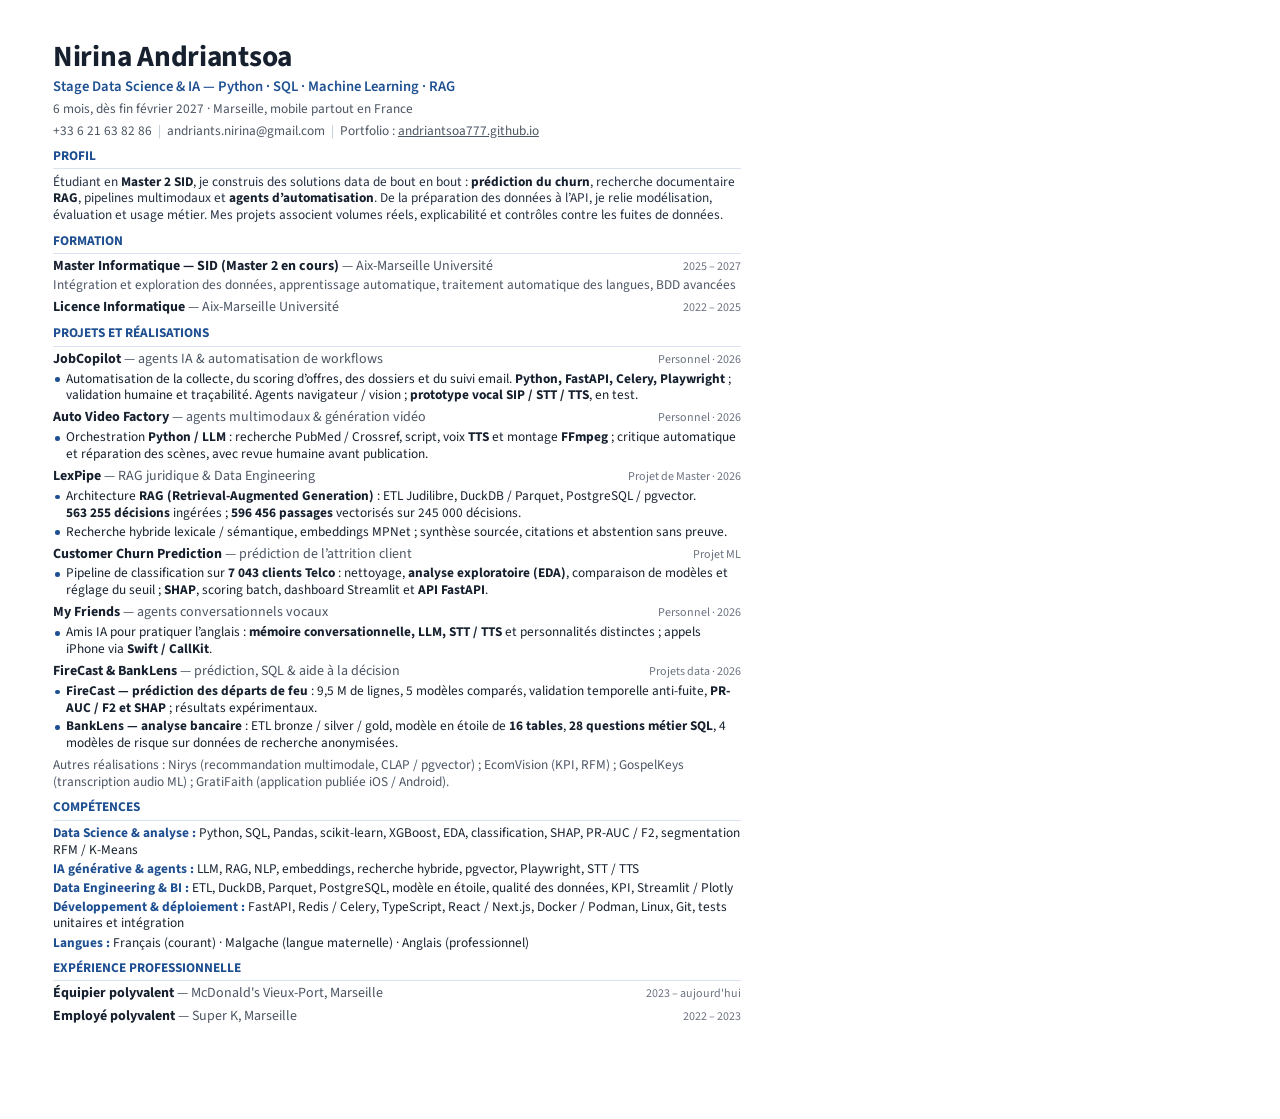
==== commit 68225a86: "Dossiers explicatifs, parcours resserré et vidéo Auto Video Factory" ====
--- a/cv.html
+++ b/cv.html
@@ -61,7 +61,7 @@
   <p class="meta"><span>+33 6 21 63 82 86</span><span>andriants.nirina@gmail.com</span><span>Portfolio : <a href="https://andriantsoa777.github.io" style="color:inherit">andriantsoa777.github.io</a></span></p>
 
   <h2>Profil</h2>
-  <p class="summary">Étudiant en <b>Master 2 SID</b>, je construis des solutions data de bout en bout : <b>prédiction du churn</b>, recherche documentaire <b>RAG</b>, recommandation et <b>agents d’automatisation</b>. De la préparation des données à l’API, je relie modélisation, évaluation et usage métier. Mes projets associent volumes réels, explicabilité et contrôles contre les fuites de données.</p>
+  <p class="summary">Étudiant en <b>Master 2 SID</b>, je construis des solutions data de bout en bout : <b>prédiction du churn</b>, recherche documentaire <b>RAG</b>, pipelines multimodaux et <b>agents d’automatisation</b>. De la préparation des données à l’API, je relie modélisation, évaluation et usage métier. Mes projets associent volumes réels, explicabilité et contrôles contre les fuites de données.</p>
 
   <h2>Formation</h2>
   
@@ -80,7 +80,12 @@
   
   <div class="block">
     <div class="row"><h3>JobCopilot <span>— agents IA &amp; automatisation de workflows</span></h3><span class="when">Personnel · 2026</span></div>
-    <ul><li>Automatisation de la collecte, du dédoublonnage et du scoring d’offres ; dossiers de candidature et suivi email. <b>Python, FastAPI, Celery, Playwright</b> ; validation humaine, quotas et traçabilité.</li><li>Agents navigateur et vision ; <b>prototype vocal SIP / STT / TTS</b>, en cours de validation.</li></ul>
+    <ul><li>Automatisation de la collecte, du scoring d’offres, des dossiers et du suivi email. <b>Python, FastAPI, Celery, Playwright</b> ; validation humaine et traçabilité. Agents navigateur / vision ; <b>prototype vocal SIP / STT / TTS</b>, en test.</li></ul>
+  </div>
+  
+  <div class="block">
+    <div class="row"><h3>Auto Video Factory <span>— agents multimodaux &amp; génération vidéo</span></h3><span class="when">Personnel · 2026</span></div>
+    <ul><li>Orchestration <b>Python / LLM</b> : recherche PubMed / Crossref, script, voix <b>TTS</b> et montage <b>FFmpeg</b> ; critique automatique et réparation des scènes, avec revue humaine avant publication.</li></ul>
   </div>
   
   <div class="block">
@@ -99,16 +104,11 @@
   </div>
   
   <div class="block">
-    <div class="row"><h3>Nirys <span>— système de recommandation multimodal</span></h3><span class="when">Personnel · 2026</span></div>
-    <ul><li>Recommandation en <b>4 étapes</b> : candidats, ranking, diversité, exploration. Signaux d’écoute, embeddings audio <b>CLAP / pgvector</b> ; image convertie en ambiance musicale.</li></ul>
-  </div>
-  
-  <div class="block">
     <div class="row"><h3>FireCast &amp; BankLens <span>— prédiction, SQL &amp; aide à la décision</span></h3><span class="when">Projets data · 2026</span></div>
     <ul><li><b>FireCast — prédiction des départs de feu</b> : 9,5 M de lignes, 5 modèles comparés, validation temporelle anti-fuite, <b>PR-AUC / F2 et SHAP</b> ; résultats expérimentaux.</li><li><b>BankLens — analyse bancaire</b> : ETL bronze / silver / gold, modèle en étoile de <b>16 tables</b>, <b>28 questions métier SQL</b>, 4 modèles de risque sur données de recherche anonymisées.</li></ul>
   </div>
   
-  <p class="more">Autres réalisations : EcomVision (KPI, segmentation RFM) ; Auto Video Factory (pipeline multimodal sourcé) ; GospelKeys (transcription audio ML) ; GratiFaith (application publiée iOS / Android).</p>
+  <p class="more">Autres réalisations : Nirys (recommandation multimodale, CLAP / pgvector) ; EcomVision (KPI, RFM) ; GospelKeys (transcription audio ML) ; GratiFaith (application publiée iOS / Android).</p>
 
   <h2>Compétences</h2>
   <div class="skills"><p><b>Data Science &amp; analyse :</b> Python, SQL, Pandas, scikit-learn, XGBoost, EDA, classification, SHAP, PR-AUC / F2, segmentation RFM / K-Means</p><p><b>IA générative &amp; agents :</b> LLM, RAG, NLP, embeddings, recherche hybride, pgvector, Playwright, STT / TTS</p><p><b>Data Engineering &amp; BI :</b> ETL, DuckDB, Parquet, PostgreSQL, modèle en étoile, qualité des données, KPI, Streamlit / Plotly</p><p><b>Développement &amp; déploiement :</b> FastAPI, Redis / Celery, TypeScript, React / Next.js, Docker / Podman, Linux, Git, tests unitaires et intégration</p><p><b>Langues :</b> Français (courant) · Malgache (langue maternelle) · Anglais (professionnel)</p></div>
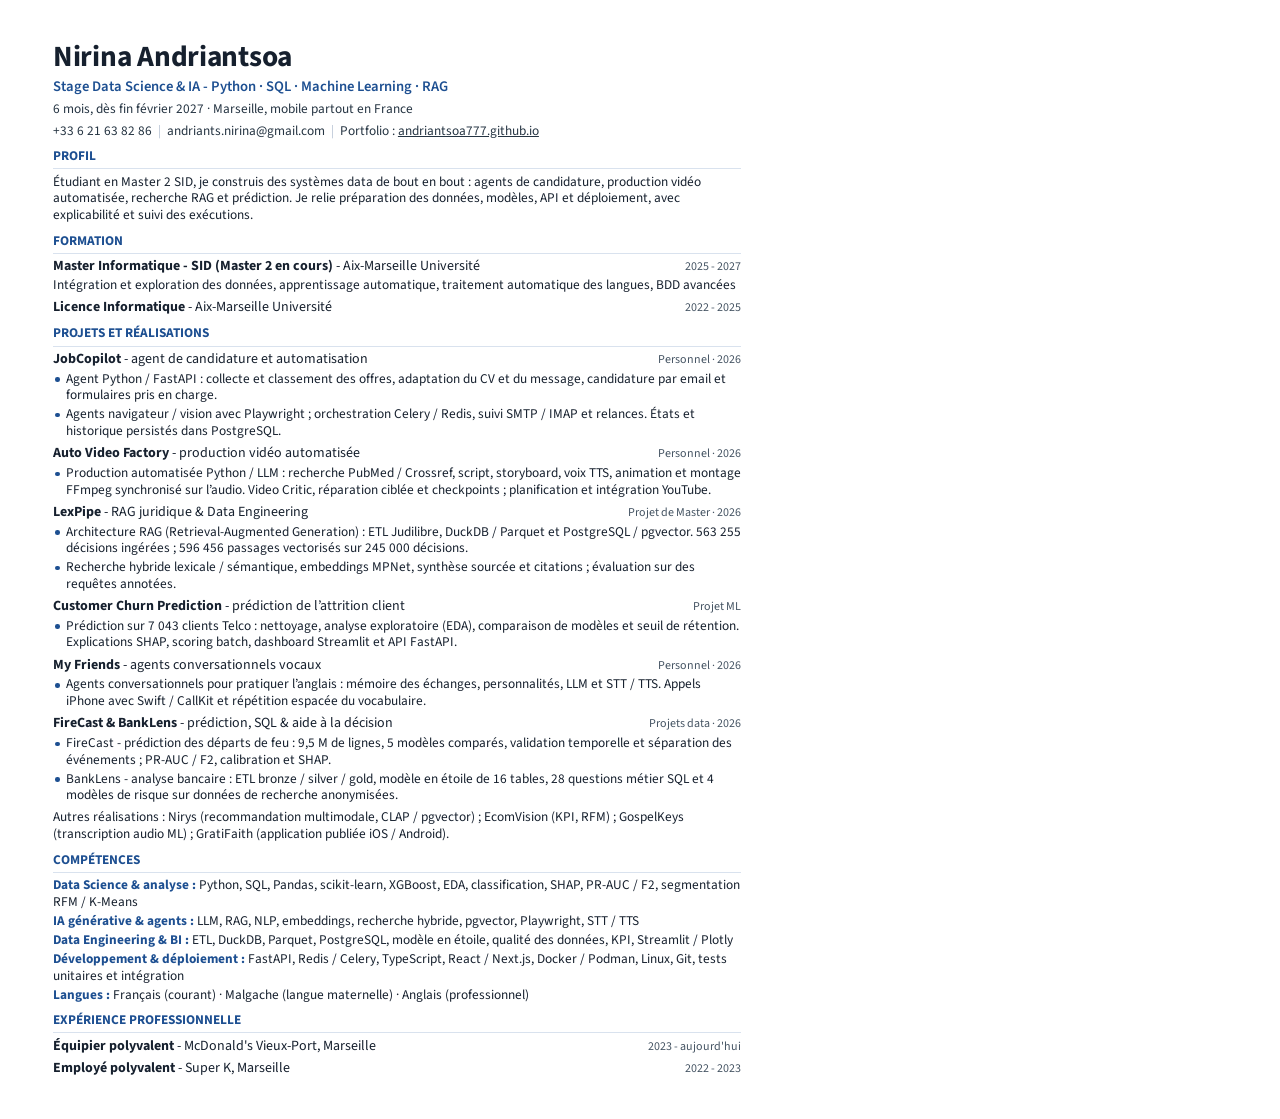
==== commit 567b29ff: "Entrer dans le PC, explorer les projets, écrire la suite - CV révisé" ====
--- a/cv.html
+++ b/cv.html
@@ -3,7 +3,7 @@
 <head>
 <meta charset="utf-8">
 <meta name="viewport" content="width=device-width, initial-scale=1">
-<title>CV — Nirina Andriantsoa — Stage Data Science / Data Engineering / IA</title>
+<title>CV - Nirina Andriantsoa - Stage Data Science / Data Engineering / IA</title>
 <meta name="author" content="Nirina Andriantsoa">
 
 
@@ -15,7 +15,7 @@
   /* ATS : une colonne, vrai texte, titres standards, ni ligatures ni lettres espacées.
      Tazi : une page, une seule couleur (bleu = confiance), trois tailles de texte, du blanc, gras sur l'essentiel. */
   @page { size: A4; margin: 0; }
-  :root { --ink:#16202e; --soft:#4b5563; --mute:#6b7280; --blue:#1d4f91; --line:#d9e2ee; }
+  :root { --ink:#16202e; --soft:#253442; --mute:#455463; --blue:#1d4f91; --line:#d9e2ee; }
   * { box-sizing: border-box; margin: 0; padding: 0; }
   body { font-family: Source, Arial, sans-serif; color: var(--ink); font-size: 10pt; line-height: 1.26; background: #fff;
          font-variant-ligatures: none; font-feature-settings: "liga" 0, "clig" 0, "calt" 0; -webkit-print-color-adjust: exact; print-color-adjust: exact; }
@@ -26,13 +26,13 @@
   .meta span + span::before { content: "  |  "; color: #b8c4d4; white-space: pre; }
   .meta span { white-space: nowrap; }
   h2 { margin: 2.3mm 0 1.1mm; padding-bottom: 0.9mm; font-size: 10pt; font-weight: 700; color: var(--blue); text-transform: uppercase; border-bottom: 0.35mm solid var(--line); }
-  .summary { color: #243042; }
+  .summary { color: var(--ink); }
   b { font-weight: 700; color: var(--ink); }
   .row { display: flex; justify-content: space-between; align-items: baseline; gap: 5mm; }
   .row h3 { font-size: 10.5pt; font-weight: 700; }
-  .row h3 span { font-weight: 400; color: var(--soft); }
+  .row h3 span { font-weight: 400; color: var(--ink); }
   .when { color: var(--mute); white-space: nowrap; font-size: 9pt; }
-  .detail { color: var(--soft); margin-top: 0.4mm; }
+  .detail { color: var(--ink); margin-top: 0.4mm; }
   .block { margin-bottom: 1.4mm; break-inside: avoid; }
   .stack { color: var(--blue); font-size: 8.2pt; margin-top: 0.3mm; }
   ul { list-style: none; margin-top: 0.6mm; }
@@ -40,7 +40,7 @@
   li::before { content: ""; position: absolute; left: 0.6mm; top: 1.8mm; width: 1.2mm; height: 1.2mm; border-radius: 50%; background: var(--blue); }
   .skills p { margin-top: 0.6mm; }
   .skills p b { color: var(--blue); }
-  .more { margin-top: 1mm; color: var(--soft); }
+  .more { margin-top: 1mm; color: var(--ink); }
   @media screen and (max-width: 600px) {
     body { font-size: 16px; }
     .page { width: 100%; min-height: auto; padding: 24px 20px; }
@@ -56,22 +56,22 @@
 <body>
 <div class="page">
   <h1>Nirina Andriantsoa</h1>
-  <p class="title">Stage Data Science &amp; IA — Python · SQL · Machine Learning · RAG</p>
+  <p class="title">Stage Data Science &amp; IA - Python · SQL · Machine Learning · RAG</p>
   <p class="meta"><span>6 mois, dès fin février 2027 · Marseille, mobile partout en France</span></p>
   <p class="meta"><span>+33 6 21 63 82 86</span><span>andriants.nirina@gmail.com</span><span>Portfolio : <a href="https://andriantsoa777.github.io" style="color:inherit">andriantsoa777.github.io</a></span></p>
 
   <h2>Profil</h2>
-  <p class="summary">Étudiant en <b>Master 2 SID</b>, je construis des solutions data de bout en bout : <b>prédiction du churn</b>, recherche documentaire <b>RAG</b>, pipelines multimodaux et <b>agents d’automatisation</b>. De la préparation des données à l’API, je relie modélisation, évaluation et usage métier. Mes projets associent volumes réels, explicabilité et contrôles contre les fuites de données.</p>
+  <p class="summary">Étudiant en Master 2 SID, je construis des systèmes data de bout en bout : agents de candidature, production vidéo automatisée, recherche RAG et prédiction. Je relie préparation des données, modèles, API et déploiement, avec explicabilité et suivi des exécutions.</p>
 
   <h2>Formation</h2>
   
   <div class="block">
-    <div class="row"><h3>Master Informatique — SID (Master 2 en cours) <span>— Aix-Marseille Université</span></h3><span class="when">2025 – 2027</span></div>
+    <div class="row"><h3>Master Informatique - SID (Master 2 en cours) <span>- Aix-Marseille Université</span></h3><span class="when">2025 - 2027</span></div>
     <p class="detail">Intégration et exploration des données, apprentissage automatique, traitement automatique des langues, BDD avancées</p>
   </div>
   
   <div class="block">
-    <div class="row"><h3>Licence Informatique <span>— Aix-Marseille Université</span></h3><span class="when">2022 – 2025</span></div>
+    <div class="row"><h3>Licence Informatique <span>- Aix-Marseille Université</span></h3><span class="when">2022 - 2025</span></div>
     
   </div>
   
@@ -79,33 +79,33 @@
   <h2>Projets et réalisations</h2>
   
   <div class="block">
-    <div class="row"><h3>JobCopilot <span>— agents IA &amp; automatisation de workflows</span></h3><span class="when">Personnel · 2026</span></div>
-    <ul><li>Automatisation de la collecte, du scoring d’offres, des dossiers et du suivi email. <b>Python, FastAPI, Celery, Playwright</b> ; validation humaine et traçabilité. Agents navigateur / vision ; <b>prototype vocal SIP / STT / TTS</b>, en test.</li></ul>
+    <div class="row"><h3>JobCopilot <span>- agent de candidature et automatisation</span></h3><span class="when">Personnel · 2026</span></div>
+    <ul><li>Agent Python / FastAPI : collecte et classement des offres, adaptation du CV et du message, candidature par email et formulaires pris en charge.</li><li>Agents navigateur / vision avec Playwright ; orchestration Celery / Redis, suivi SMTP / IMAP et relances. États et historique persistés dans PostgreSQL.</li></ul>
   </div>
   
   <div class="block">
-    <div class="row"><h3>Auto Video Factory <span>— agents multimodaux &amp; génération vidéo</span></h3><span class="when">Personnel · 2026</span></div>
-    <ul><li>Orchestration <b>Python / LLM</b> : recherche PubMed / Crossref, script, voix <b>TTS</b> et montage <b>FFmpeg</b> ; critique automatique et réparation des scènes, avec revue humaine avant publication.</li></ul>
+    <div class="row"><h3>Auto Video Factory <span>- production vidéo automatisée</span></h3><span class="when">Personnel · 2026</span></div>
+    <ul><li>Production automatisée Python / LLM : recherche PubMed / Crossref, script, storyboard, voix TTS, animation et montage FFmpeg synchronisé sur l’audio. Video Critic, réparation ciblée et checkpoints ; planification et intégration YouTube.</li></ul>
   </div>
   
   <div class="block">
-    <div class="row"><h3>LexPipe <span>— RAG juridique &amp; Data Engineering</span></h3><span class="when">Projet de Master · 2026</span></div>
-    <ul><li>Architecture <b>RAG (Retrieval-Augmented Generation)</b> : ETL Judilibre, DuckDB / Parquet, PostgreSQL / pgvector. <b>563 255 décisions</b> ingérées ; <b>596 456 passages</b> vectorisés sur 245 000 décisions.</li><li>Recherche hybride lexicale / sémantique, embeddings MPNet ; synthèse sourcée, citations et abstention sans preuve.</li></ul>
+    <div class="row"><h3>LexPipe <span>- RAG juridique &amp; Data Engineering</span></h3><span class="when">Projet de Master · 2026</span></div>
+    <ul><li>Architecture RAG (Retrieval-Augmented Generation) : ETL Judilibre, DuckDB / Parquet et PostgreSQL / pgvector. 563 255 décisions ingérées ; 596 456 passages vectorisés sur 245 000 décisions.</li><li>Recherche hybride lexicale / sémantique, embeddings MPNet, synthèse sourcée et citations ; évaluation sur des requêtes annotées.</li></ul>
   </div>
   
   <div class="block">
-    <div class="row"><h3>Customer Churn Prediction <span>— prédiction de l’attrition client</span></h3><span class="when">Projet ML</span></div>
-    <ul><li>Pipeline de classification sur <b>7 043 clients Telco</b> : nettoyage, <b>analyse exploratoire (EDA)</b>, comparaison de modèles et réglage du seuil ; <b>SHAP</b>, scoring batch, dashboard Streamlit et <b>API FastAPI</b>.</li></ul>
+    <div class="row"><h3>Customer Churn Prediction <span>- prédiction de l’attrition client</span></h3><span class="when">Projet ML</span></div>
+    <ul><li>Prédiction sur 7 043 clients Telco : nettoyage, analyse exploratoire (EDA), comparaison de modèles et seuil de rétention. Explications SHAP, scoring batch, dashboard Streamlit et API FastAPI.</li></ul>
   </div>
   
   <div class="block">
-    <div class="row"><h3>My Friends <span>— agents conversationnels vocaux</span></h3><span class="when">Personnel · 2026</span></div>
-    <ul><li>Amis IA pour pratiquer l’anglais : <b>mémoire conversationnelle, LLM, STT / TTS</b> et personnalités distinctes ; appels iPhone via <b>Swift / CallKit</b>.</li></ul>
+    <div class="row"><h3>My Friends <span>- agents conversationnels vocaux</span></h3><span class="when">Personnel · 2026</span></div>
+    <ul><li>Agents conversationnels pour pratiquer l’anglais : mémoire des échanges, personnalités, LLM et STT / TTS. Appels iPhone avec Swift / CallKit et répétition espacée du vocabulaire.</li></ul>
   </div>
   
   <div class="block">
-    <div class="row"><h3>FireCast &amp; BankLens <span>— prédiction, SQL &amp; aide à la décision</span></h3><span class="when">Projets data · 2026</span></div>
-    <ul><li><b>FireCast — prédiction des départs de feu</b> : 9,5 M de lignes, 5 modèles comparés, validation temporelle anti-fuite, <b>PR-AUC / F2 et SHAP</b> ; résultats expérimentaux.</li><li><b>BankLens — analyse bancaire</b> : ETL bronze / silver / gold, modèle en étoile de <b>16 tables</b>, <b>28 questions métier SQL</b>, 4 modèles de risque sur données de recherche anonymisées.</li></ul>
+    <div class="row"><h3>FireCast &amp; BankLens <span>- prédiction, SQL &amp; aide à la décision</span></h3><span class="when">Projets data · 2026</span></div>
+    <ul><li>FireCast - prédiction des départs de feu : 9,5 M de lignes, 5 modèles comparés, validation temporelle et séparation des événements ; PR-AUC / F2, calibration et SHAP.</li><li>BankLens - analyse bancaire : ETL bronze / silver / gold, modèle en étoile de 16 tables, 28 questions métier SQL et 4 modèles de risque sur données de recherche anonymisées.</li></ul>
   </div>
   
   <p class="more">Autres réalisations : Nirys (recommandation multimodale, CLAP / pgvector) ; EcomVision (KPI, RFM) ; GospelKeys (transcription audio ML) ; GratiFaith (application publiée iOS / Android).</p>
@@ -116,12 +116,12 @@
   <h2>Expérience professionnelle</h2>
   
   <div class="block">
-    <div class="row"><h3>Équipier polyvalent <span>— McDonald&#39;s Vieux-Port, Marseille</span></h3><span class="when">2023 – aujourd&#39;hui</span></div>
+    <div class="row"><h3>Équipier polyvalent <span>- McDonald&#39;s Vieux-Port, Marseille</span></h3><span class="when">2023 - aujourd&#39;hui</span></div>
     
   </div>
   
   <div class="block">
-    <div class="row"><h3>Employé polyvalent <span>— Super K, Marseille</span></h3><span class="when">2022 – 2023</span></div>
+    <div class="row"><h3>Employé polyvalent <span>- Super K, Marseille</span></h3><span class="when">2022 - 2023</span></div>
     
   </div>
   
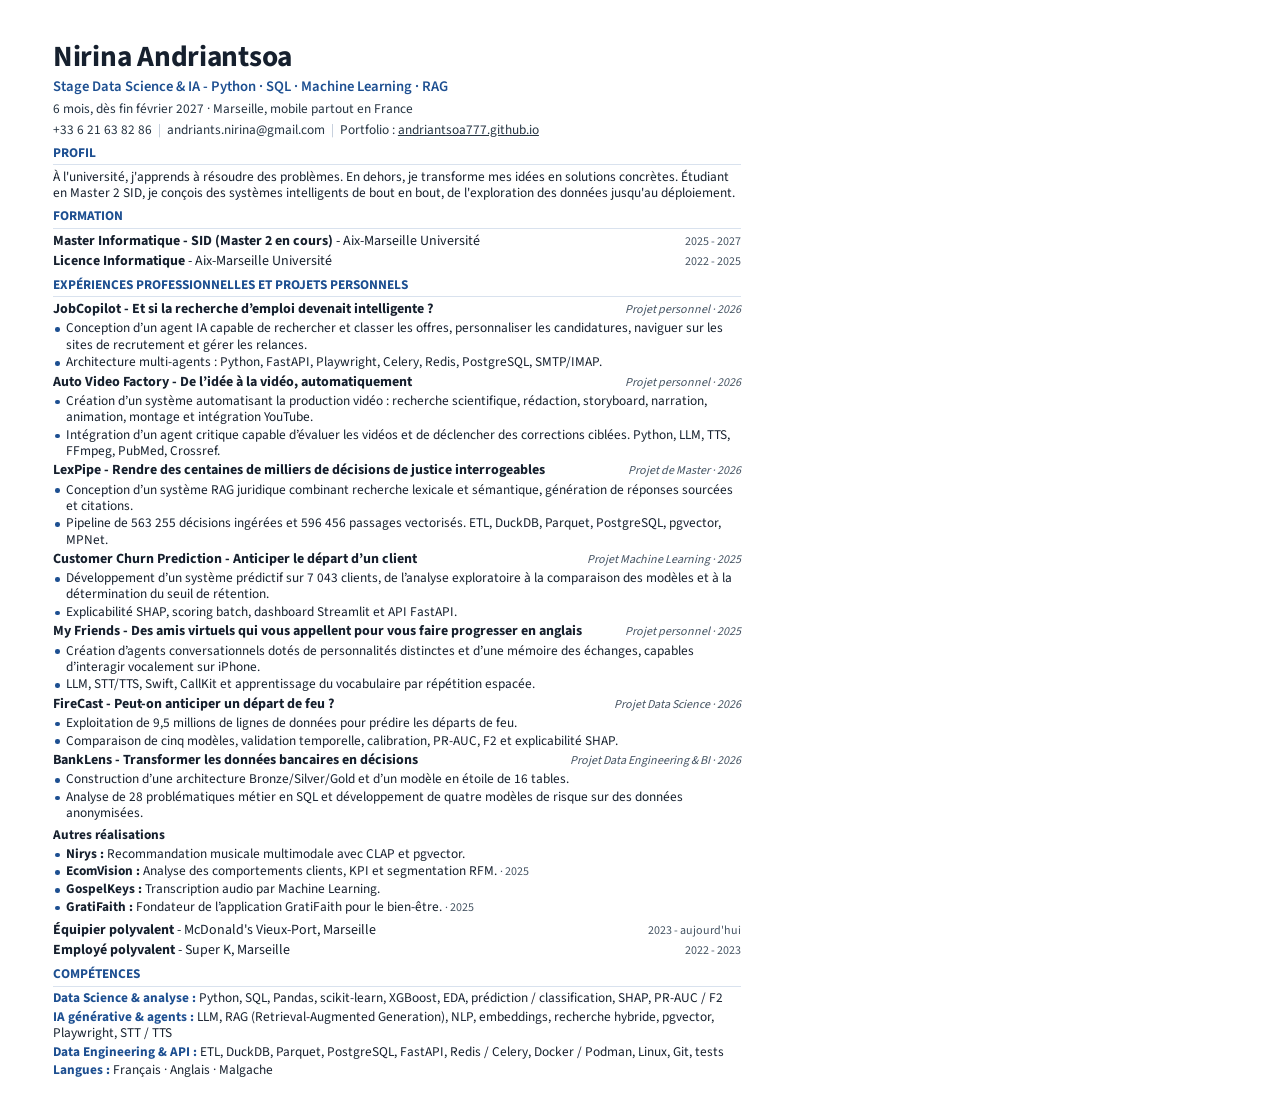
==== commit d11e14c6: "Raccord plein écran, retour aux projets et CV aux formulations demandées" ====
--- a/cv.html
+++ b/cv.html
@@ -17,7 +17,7 @@
   @page { size: A4; margin: 0; }
   :root { --ink:#16202e; --soft:#253442; --mute:#455463; --blue:#1d4f91; --line:#d9e2ee; }
   * { box-sizing: border-box; margin: 0; padding: 0; }
-  body { font-family: Source, Arial, sans-serif; color: var(--ink); font-size: 10pt; line-height: 1.26; background: #fff;
+  body { font-family: Source, Arial, sans-serif; color: var(--ink); font-size: 10pt; line-height: 1.22; background: #fff;
          font-variant-ligatures: none; font-feature-settings: "liga" 0, "clig" 0, "calt" 0; -webkit-print-color-adjust: exact; print-color-adjust: exact; }
   .page { width: 210mm; min-height: 296mm; padding: 11mm 14mm 9mm; }
   h1 { font-size: 22pt; font-weight: 700; line-height: 1.05; letter-spacing: -0.2pt; }
@@ -25,18 +25,22 @@
   .meta { margin-top: 1.2mm; color: var(--soft); }
   .meta span + span::before { content: "  |  "; color: #b8c4d4; white-space: pre; }
   .meta span { white-space: nowrap; }
-  h2 { margin: 2.3mm 0 1.1mm; padding-bottom: 0.9mm; font-size: 10pt; font-weight: 700; color: var(--blue); text-transform: uppercase; border-bottom: 0.35mm solid var(--line); }
+  h2 { margin: 1.8mm 0 1mm; padding-bottom: 0.9mm; font-size: 10pt; font-weight: 700; color: var(--blue); text-transform: uppercase; border-bottom: 0.35mm solid var(--line); }
   .summary { color: var(--ink); }
   b { font-weight: 700; color: var(--ink); }
   .row { display: flex; justify-content: space-between; align-items: baseline; gap: 5mm; }
   .row h3 { font-size: 10.5pt; font-weight: 700; }
   .row h3 span { font-weight: 400; color: var(--ink); }
+  .project-row h3 span { font-weight: 700; }
+  .project-row .when { font-style: italic; }
+  .other-heading { font-size: 10pt; margin-top: 1.6mm; }
+  .employment { margin-top: 1.7mm; }
   .when { color: var(--mute); white-space: nowrap; font-size: 9pt; }
   .detail { color: var(--ink); margin-top: 0.4mm; }
-  .block { margin-bottom: 1.4mm; break-inside: avoid; }
+  .block { margin-bottom: 0.8mm; break-inside: avoid; }
   .stack { color: var(--blue); font-size: 8.2pt; margin-top: 0.3mm; }
   ul { list-style: none; margin-top: 0.6mm; }
-  li { position: relative; padding-left: 3.4mm; margin-top: 0.5mm; }
+  li { position: relative; padding-left: 3.4mm; margin-top: 0.35mm; }
   li::before { content: ""; position: absolute; left: 0.6mm; top: 1.8mm; width: 1.2mm; height: 1.2mm; border-radius: 50%; background: var(--blue); }
   .skills p { margin-top: 0.6mm; }
   .skills p b { color: var(--blue); }
@@ -46,7 +50,11 @@
     .page { width: 100%; min-height: auto; padding: 24px 20px; }
     .row { display: block; }
     .row h3 { font-size: 1rem; }
-    .when { white-space: normal; }
+    .project-row h3 span { font-weight: 700; }
+  .project-row .when { font-style: italic; }
+  .other-heading { font-size: 10pt; margin-top: 1.6mm; }
+  .employment { margin-top: 1.7mm; }
+  .when { white-space: normal; }
     .meta span { white-space: normal; }
     h2 { margin-top: 24px; }
     .block { margin-bottom: 16px; }
@@ -61,13 +69,13 @@
   <p class="meta"><span>+33 6 21 63 82 86</span><span>andriants.nirina@gmail.com</span><span>Portfolio : <a href="https://andriantsoa777.github.io" style="color:inherit">andriantsoa777.github.io</a></span></p>
 
   <h2>Profil</h2>
-  <p class="summary">Étudiant en Master 2 SID, je construis des systèmes data de bout en bout : agents de candidature, production vidéo automatisée, recherche RAG et prédiction. Je relie préparation des données, modèles, API et déploiement, avec explicabilité et suivi des exécutions.</p>
+  <p class="summary">À l&#39;université, j&#39;apprends à résoudre des problèmes. En dehors, je transforme mes idées en solutions concrètes. Étudiant en Master 2 SID, je conçois des systèmes intelligents de bout en bout, de l&#39;exploration des données jusqu&#39;au déploiement.</p>
 
   <h2>Formation</h2>
   
   <div class="block">
     <div class="row"><h3>Master Informatique - SID (Master 2 en cours) <span>- Aix-Marseille Université</span></h3><span class="when">2025 - 2027</span></div>
-    <p class="detail">Intégration et exploration des données, apprentissage automatique, traitement automatique des langues, BDD avancées</p>
+    
   </div>
   
   <div class="block">
@@ -76,55 +84,50 @@
   </div>
   
 
-  <h2>Projets et réalisations</h2>
+  <h2>Expériences professionnelles et projets personnels</h2>
   
   <div class="block">
-    <div class="row"><h3>JobCopilot <span>- agent de candidature et automatisation</span></h3><span class="when">Personnel · 2026</span></div>
-    <ul><li>Agent Python / FastAPI : collecte et classement des offres, adaptation du CV et du message, candidature par email et formulaires pris en charge.</li><li>Agents navigateur / vision avec Playwright ; orchestration Celery / Redis, suivi SMTP / IMAP et relances. États et historique persistés dans PostgreSQL.</li></ul>
+    <div class="row project-row"><h3>JobCopilot <span>- Et si la recherche d’emploi devenait intelligente ?</span></h3><span class="when">Projet personnel · 2026</span></div>
+    <ul class="project-bullets"><li>Conception d’un agent IA capable de rechercher et classer les offres, personnaliser les candidatures, naviguer sur les sites de recrutement et gérer les relances.</li><li>Architecture multi-agents : Python, FastAPI, Playwright, Celery, Redis, PostgreSQL, SMTP/IMAP.</li></ul>
   </div>
   
   <div class="block">
-    <div class="row"><h3>Auto Video Factory <span>- production vidéo automatisée</span></h3><span class="when">Personnel · 2026</span></div>
-    <ul><li>Production automatisée Python / LLM : recherche PubMed / Crossref, script, storyboard, voix TTS, animation et montage FFmpeg synchronisé sur l’audio. Video Critic, réparation ciblée et checkpoints ; planification et intégration YouTube.</li></ul>
+    <div class="row project-row"><h3>Auto Video Factory <span>- De l’idée à la vidéo, automatiquement</span></h3><span class="when">Projet personnel · 2026</span></div>
+    <ul class="project-bullets"><li>Création d’un système automatisant la production vidéo : recherche scientifique, rédaction, storyboard, narration, animation, montage et intégration YouTube.</li><li>Intégration d’un agent critique capable d’évaluer les vidéos et de déclencher des corrections ciblées. Python, LLM, TTS, FFmpeg, PubMed, Crossref.</li></ul>
   </div>
   
   <div class="block">
-    <div class="row"><h3>LexPipe <span>- RAG juridique &amp; Data Engineering</span></h3><span class="when">Projet de Master · 2026</span></div>
-    <ul><li>Architecture RAG (Retrieval-Augmented Generation) : ETL Judilibre, DuckDB / Parquet et PostgreSQL / pgvector. 563 255 décisions ingérées ; 596 456 passages vectorisés sur 245 000 décisions.</li><li>Recherche hybride lexicale / sémantique, embeddings MPNet, synthèse sourcée et citations ; évaluation sur des requêtes annotées.</li></ul>
+    <div class="row project-row"><h3>LexPipe <span>- Rendre des centaines de milliers de décisions de justice interrogeables</span></h3><span class="when">Projet de Master · 2026</span></div>
+    <ul class="project-bullets"><li>Conception d’un système RAG juridique combinant recherche lexicale et sémantique, génération de réponses sourcées et citations.</li><li>Pipeline de 563 255 décisions ingérées et 596 456 passages vectorisés. ETL, DuckDB, Parquet, PostgreSQL, pgvector, MPNet.</li></ul>
   </div>
   
   <div class="block">
-    <div class="row"><h3>Customer Churn Prediction <span>- prédiction de l’attrition client</span></h3><span class="when">Projet ML</span></div>
-    <ul><li>Prédiction sur 7 043 clients Telco : nettoyage, analyse exploratoire (EDA), comparaison de modèles et seuil de rétention. Explications SHAP, scoring batch, dashboard Streamlit et API FastAPI.</li></ul>
+    <div class="row project-row"><h3>Customer Churn Prediction <span>- Anticiper le départ d’un client</span></h3><span class="when">Projet Machine Learning · 2025</span></div>
+    <ul class="project-bullets"><li>Développement d’un système prédictif sur 7 043 clients, de l’analyse exploratoire à la comparaison des modèles et à la détermination du seuil de rétention.</li><li>Explicabilité SHAP, scoring batch, dashboard Streamlit et API FastAPI.</li></ul>
   </div>
   
   <div class="block">
-    <div class="row"><h3>My Friends <span>- agents conversationnels vocaux</span></h3><span class="when">Personnel · 2026</span></div>
-    <ul><li>Agents conversationnels pour pratiquer l’anglais : mémoire des échanges, personnalités, LLM et STT / TTS. Appels iPhone avec Swift / CallKit et répétition espacée du vocabulaire.</li></ul>
+    <div class="row project-row"><h3>My Friends <span>- Des amis virtuels qui vous appellent pour vous faire progresser en anglais</span></h3><span class="when">Projet personnel · 2025</span></div>
+    <ul class="project-bullets"><li>Création d’agents conversationnels dotés de personnalités distinctes et d’une mémoire des échanges, capables d’interagir vocalement sur iPhone.</li><li>LLM, STT/TTS, Swift, CallKit et apprentissage du vocabulaire par répétition espacée.</li></ul>
   </div>
   
   <div class="block">
-    <div class="row"><h3>FireCast &amp; BankLens <span>- prédiction, SQL &amp; aide à la décision</span></h3><span class="when">Projets data · 2026</span></div>
-    <ul><li>FireCast - prédiction des départs de feu : 9,5 M de lignes, 5 modèles comparés, validation temporelle et séparation des événements ; PR-AUC / F2, calibration et SHAP.</li><li>BankLens - analyse bancaire : ETL bronze / silver / gold, modèle en étoile de 16 tables, 28 questions métier SQL et 4 modèles de risque sur données de recherche anonymisées.</li></ul>
-  </div>
-  
-  <p class="more">Autres réalisations : Nirys (recommandation multimodale, CLAP / pgvector) ; EcomVision (KPI, RFM) ; GospelKeys (transcription audio ML) ; GratiFaith (application publiée iOS / Android).</p>
-
-  <h2>Compétences</h2>
-  <div class="skills"><p><b>Data Science &amp; analyse :</b> Python, SQL, Pandas, scikit-learn, XGBoost, EDA, classification, SHAP, PR-AUC / F2, segmentation RFM / K-Means</p><p><b>IA générative &amp; agents :</b> LLM, RAG, NLP, embeddings, recherche hybride, pgvector, Playwright, STT / TTS</p><p><b>Data Engineering &amp; BI :</b> ETL, DuckDB, Parquet, PostgreSQL, modèle en étoile, qualité des données, KPI, Streamlit / Plotly</p><p><b>Développement &amp; déploiement :</b> FastAPI, Redis / Celery, TypeScript, React / Next.js, Docker / Podman, Linux, Git, tests unitaires et intégration</p><p><b>Langues :</b> Français (courant) · Malgache (langue maternelle) · Anglais (professionnel)</p></div>
-
-  <h2>Expérience professionnelle</h2>
-  
-  <div class="block">
-    <div class="row"><h3>Équipier polyvalent <span>- McDonald&#39;s Vieux-Port, Marseille</span></h3><span class="when">2023 - aujourd&#39;hui</span></div>
-    
+    <div class="row project-row"><h3>FireCast <span>- Peut-on anticiper un départ de feu ?</span></h3><span class="when">Projet Data Science · 2026</span></div>
+    <ul class="project-bullets"><li>Exploitation de 9,5 millions de lignes de données pour prédire les départs de feu.</li><li>Comparaison de cinq modèles, validation temporelle, calibration, PR-AUC, F2 et explicabilité SHAP.</li></ul>
   </div>
   
   <div class="block">
-    <div class="row"><h3>Employé polyvalent <span>- Super K, Marseille</span></h3><span class="when">2022 - 2023</span></div>
-    
+    <div class="row project-row"><h3>BankLens <span>- Transformer les données bancaires en décisions</span></h3><span class="when">Projet Data Engineering &amp; BI · 2026</span></div>
+    <ul class="project-bullets"><li>Construction d’une architecture Bronze/Silver/Gold et d’un modèle en étoile de 16 tables.</li><li>Analyse de 28 problématiques métier en SQL et développement de quatre modèles de risque sur des données anonymisées.</li></ul>
   </div>
   
+  <h3 class="other-heading">Autres réalisations</h3>
+  <ul><li><b>Nirys :</b> Recommandation musicale multimodale avec CLAP et pgvector.</li><li><b>EcomVision :</b> Analyse des comportements clients, KPI et segmentation RFM. <span class="when">· 2025</span></li><li><b>GospelKeys :</b> Transcription audio par Machine Learning.</li><li><b>GratiFaith :</b> Fondateur de l’application GratiFaith pour le bien-être. <span class="when">· 2025</span></li></ul>
+  <div class="employment"><div class="block"><div class="row"><h3>Équipier polyvalent <span>- McDonald&#39;s Vieux-Port, Marseille</span></h3><span class="when">2023 - aujourd&#39;hui</span></div></div><div class="block"><div class="row"><h3>Employé polyvalent <span>- Super K, Marseille</span></h3><span class="when">2022 - 2023</span></div></div></div>
+
+  <h2>Compétences</h2>
+  <div class="skills"><p><b>Data Science &amp; analyse :</b> Python, SQL, Pandas, scikit-learn, XGBoost, EDA, prédiction / classification, SHAP, PR-AUC / F2</p><p><b>IA générative &amp; agents :</b> LLM, RAG (Retrieval-Augmented Generation), NLP, embeddings, recherche hybride, pgvector, Playwright, STT / TTS</p><p><b>Data Engineering &amp; API :</b> ETL, DuckDB, Parquet, PostgreSQL, FastAPI, Redis / Celery, Docker / Podman, Linux, Git, tests</p><p><b>Langues :</b> Français · Anglais · Malgache</p></div>
+
 
 </div>
 </body>
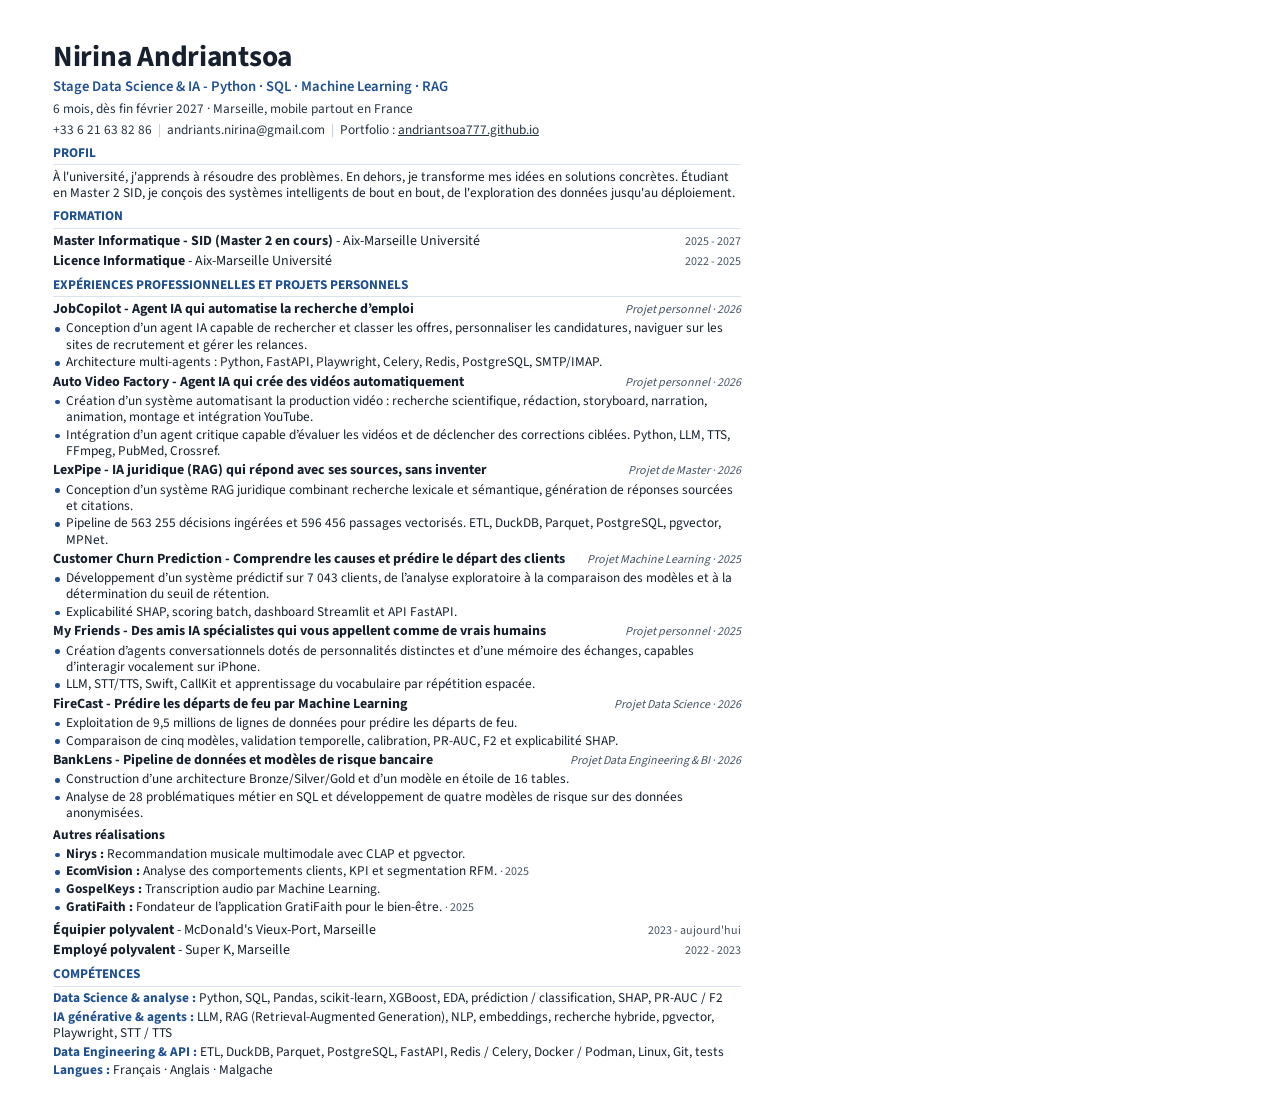
==== commit cf4d7c79: "Portfolio et CV - 27/11/2026" ====
--- a/cv.html
+++ b/cv.html
@@ -87,37 +87,37 @@
   <h2>Expériences professionnelles et projets personnels</h2>
   
   <div class="block">
-    <div class="row project-row"><h3>JobCopilot <span>- Et si la recherche d’emploi devenait intelligente ?</span></h3><span class="when">Projet personnel · 2026</span></div>
+    <div class="row project-row"><h3>JobCopilot <span>- Agent IA qui automatise la recherche d’emploi</span></h3><span class="when">Projet personnel · 2026</span></div>
     <ul class="project-bullets"><li>Conception d’un agent IA capable de rechercher et classer les offres, personnaliser les candidatures, naviguer sur les sites de recrutement et gérer les relances.</li><li>Architecture multi-agents : Python, FastAPI, Playwright, Celery, Redis, PostgreSQL, SMTP/IMAP.</li></ul>
   </div>
   
   <div class="block">
-    <div class="row project-row"><h3>Auto Video Factory <span>- De l’idée à la vidéo, automatiquement</span></h3><span class="when">Projet personnel · 2026</span></div>
+    <div class="row project-row"><h3>Auto Video Factory <span>- Agent IA qui crée des vidéos automatiquement</span></h3><span class="when">Projet personnel · 2026</span></div>
     <ul class="project-bullets"><li>Création d’un système automatisant la production vidéo : recherche scientifique, rédaction, storyboard, narration, animation, montage et intégration YouTube.</li><li>Intégration d’un agent critique capable d’évaluer les vidéos et de déclencher des corrections ciblées. Python, LLM, TTS, FFmpeg, PubMed, Crossref.</li></ul>
   </div>
   
   <div class="block">
-    <div class="row project-row"><h3>LexPipe <span>- Rendre des centaines de milliers de décisions de justice interrogeables</span></h3><span class="when">Projet de Master · 2026</span></div>
+    <div class="row project-row"><h3>LexPipe <span>- IA juridique (RAG) qui répond avec ses sources, sans inventer</span></h3><span class="when">Projet de Master · 2026</span></div>
     <ul class="project-bullets"><li>Conception d’un système RAG juridique combinant recherche lexicale et sémantique, génération de réponses sourcées et citations.</li><li>Pipeline de 563 255 décisions ingérées et 596 456 passages vectorisés. ETL, DuckDB, Parquet, PostgreSQL, pgvector, MPNet.</li></ul>
   </div>
   
   <div class="block">
-    <div class="row project-row"><h3>Customer Churn Prediction <span>- Anticiper le départ d’un client</span></h3><span class="when">Projet Machine Learning · 2025</span></div>
+    <div class="row project-row"><h3>Customer Churn Prediction <span>- Comprendre les causes et prédire le départ des clients</span></h3><span class="when">Projet Machine Learning · 2025</span></div>
     <ul class="project-bullets"><li>Développement d’un système prédictif sur 7 043 clients, de l’analyse exploratoire à la comparaison des modèles et à la détermination du seuil de rétention.</li><li>Explicabilité SHAP, scoring batch, dashboard Streamlit et API FastAPI.</li></ul>
   </div>
   
   <div class="block">
-    <div class="row project-row"><h3>My Friends <span>- Des amis virtuels qui vous appellent pour vous faire progresser en anglais</span></h3><span class="when">Projet personnel · 2025</span></div>
+    <div class="row project-row"><h3>My Friends <span>- Des amis IA spécialistes qui vous appellent comme de vrais humains</span></h3><span class="when">Projet personnel · 2025</span></div>
     <ul class="project-bullets"><li>Création d’agents conversationnels dotés de personnalités distinctes et d’une mémoire des échanges, capables d’interagir vocalement sur iPhone.</li><li>LLM, STT/TTS, Swift, CallKit et apprentissage du vocabulaire par répétition espacée.</li></ul>
   </div>
   
   <div class="block">
-    <div class="row project-row"><h3>FireCast <span>- Peut-on anticiper un départ de feu ?</span></h3><span class="when">Projet Data Science · 2026</span></div>
+    <div class="row project-row"><h3>FireCast <span>- Prédire les départs de feu par Machine Learning</span></h3><span class="when">Projet Data Science · 2026</span></div>
     <ul class="project-bullets"><li>Exploitation de 9,5 millions de lignes de données pour prédire les départs de feu.</li><li>Comparaison de cinq modèles, validation temporelle, calibration, PR-AUC, F2 et explicabilité SHAP.</li></ul>
   </div>
   
   <div class="block">
-    <div class="row project-row"><h3>BankLens <span>- Transformer les données bancaires en décisions</span></h3><span class="when">Projet Data Engineering &amp; BI · 2026</span></div>
+    <div class="row project-row"><h3>BankLens <span>- Pipeline de données et modèles de risque bancaire</span></h3><span class="when">Projet Data Engineering &amp; BI · 2026</span></div>
     <ul class="project-bullets"><li>Construction d’une architecture Bronze/Silver/Gold et d’un modèle en étoile de 16 tables.</li><li>Analyse de 28 problématiques métier en SQL et développement de quatre modèles de risque sur des données anonymisées.</li></ul>
   </div>
   
